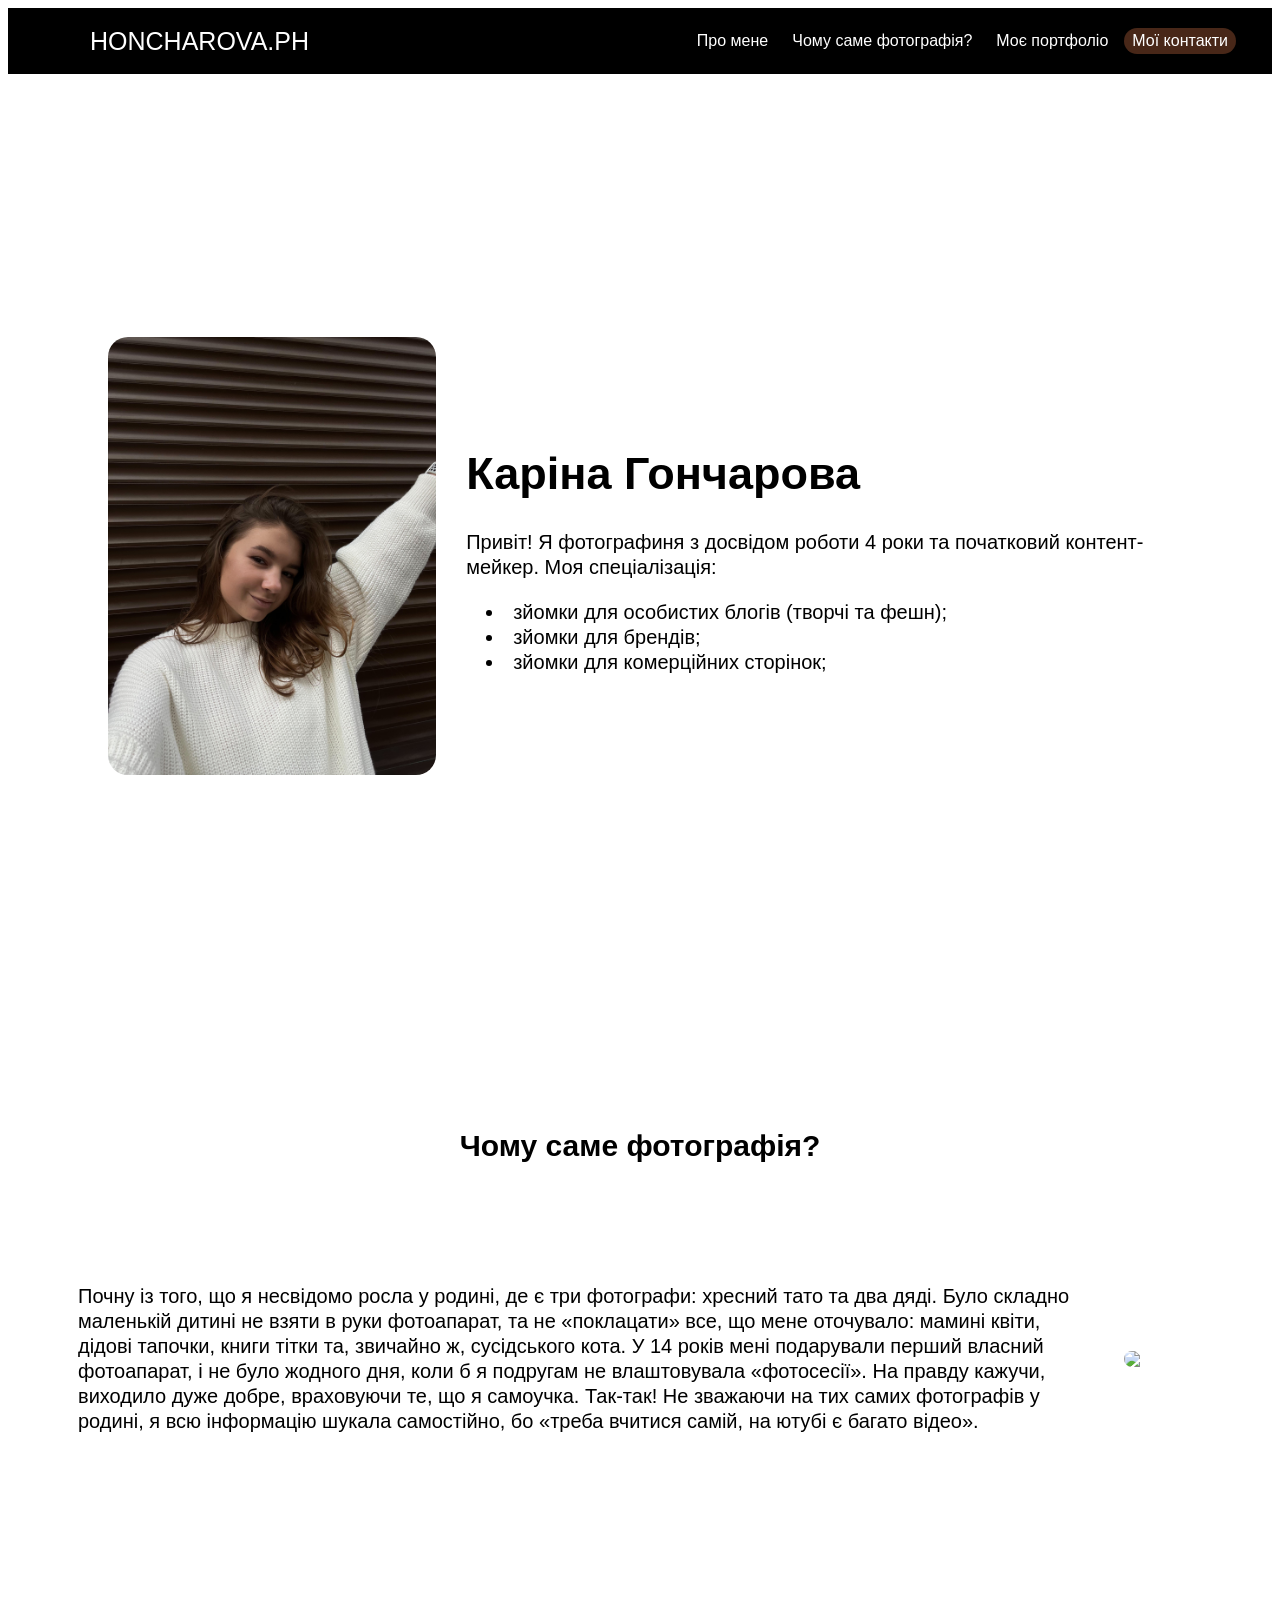
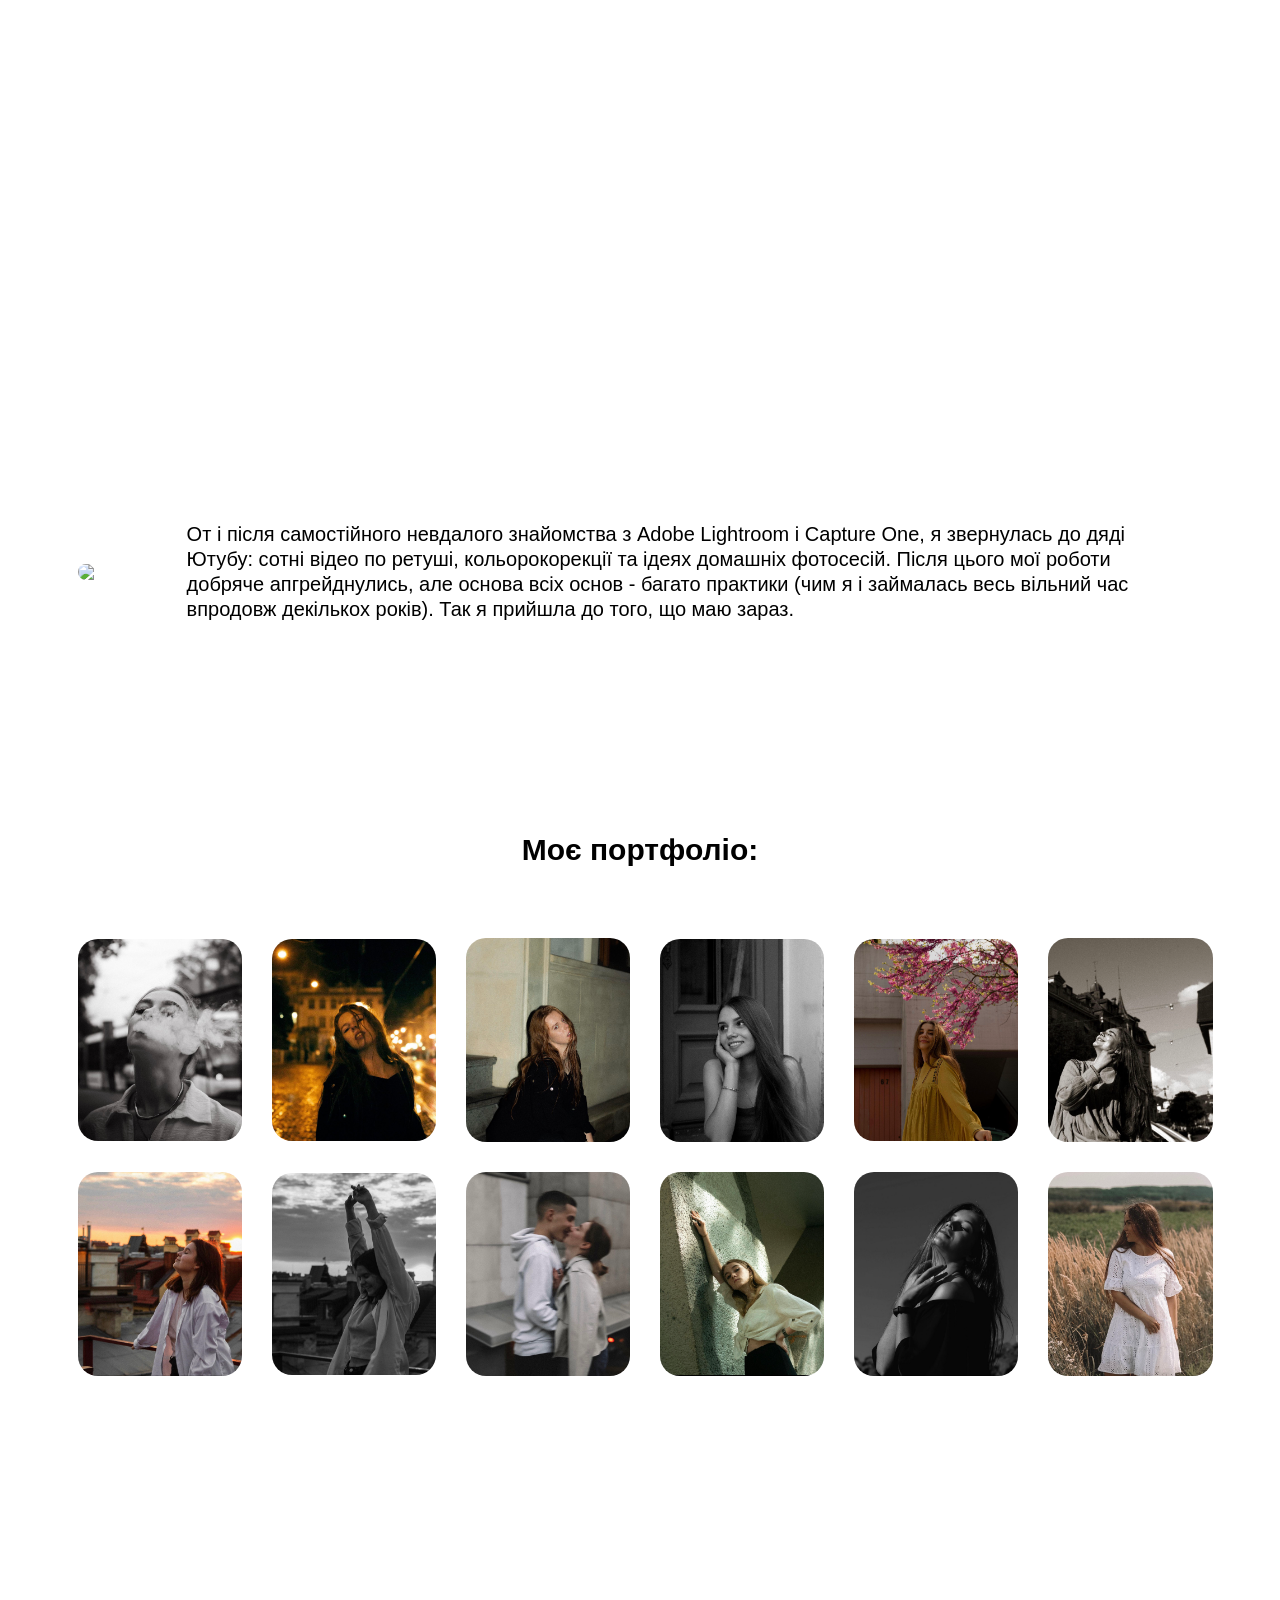
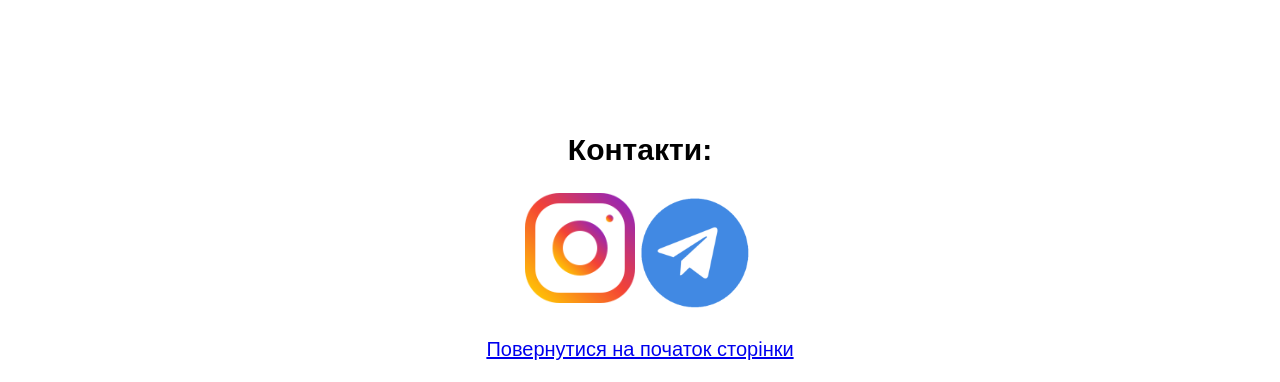
==== index.html @ 386ce616 "navbar" ====
<!DOCTYPE html>
<html>
  <head>
   
    <title>Website: Honcharova Karina</title>
    <meta name="description" content="Привіт! Я фотографиня з досвідом роботи 4 роки та початковий контент-мейкер.">
    <meta property="og:image" content="https://honcharovaaa.github.io/me2.JPG">
    <link rel="stylesheet" href="css\style.css" />
  </head>
  <body>
    <div class="header"> 
    <div class="navbar">
      <div class ="logo"> HONCHAROVA.PH </div>
    <ul class="menu">
      <a href="#aboutme">Про мене</a>

        <a href="#history">Чому саме фотографія?</a>


        <a href="#portfolio">Моє портфоліо</a>


        <a href="#contacts" class="active">Мої контакти</a>

    </ul>
    </div>
    </div>
    <div class="aboutme">
      <div class="section" id="aboutme"></div>
      <img src="me2.JPG" width="30%" />

      <div class="block1">
      <h1>Каріна Гончарова</h1>
    <p>
      Привіт! Я фотографиня з досвідом роботи 4 роки та початковий контент-мейкер. Моя спеціалізація:
      <li>зйомки для особистих блогів (творчі та фешн);</li>
      <li>зйомки для брендів;</li>
      <li>зйомки для комерційних сторінок;</li>
    </p>
  </div></div>
  <div class="section" id="history">
    <h2> Чому саме фотографія?</h2>
    <div class="why">

    <p>
      Почну із того, що я несвідомо росла у родині, де є три фотографи: хресний тато та два дяді. Було складно маленькій дитині не взяти в руки фотоапарат, та не «поклацати» все, що мене оточувало: мамині квіти, дідові тапочки, книги тітки та, звичайно ж, сусідського кота. У 14 років мені подарували перший власний фотоапарат, і не було жодного дня, коли б я подругам не влаштовувала «фотосесії». На правду кажучи, виходило дуже добре, враховуючи те, що я самоучка. Так-так! Не зважаючи на тих самих фотографів у родині, я всю інформацію шукала самостійно, бо «треба вчитися самій, на ютубі є багато відео».
    </p>
    <img src="me.jpg" width="25%" />
   </div>
  </div>
    <div class="why">
      <img src="me3.jpg" width="25%" />
      <p>
      От і після самостійного невдалого знайомства з Adobe Lightroom і Capture One, я звернулась до дяді Ютубу: сотні відео по ретуші, кольорокорекції та ідеях домашніх фотосесій. Після цього мої роботи добряче апгрейднулись, але основа всіх основ - багато практики (чим я і займалась весь вільний час впродовж декількох років). Так я прийшла до того, що маю зараз.
    </p>
    
  </div>
  <div class="section" id="portfolio">
    <h2> Моє портфоліо:</h2>
    <div class="portfolio">
    <img src="1.jpg" width="15%" />
    <img src="2.jpg" width="15%" />
    <img src="3.jpg" width="15%" />
    <img src="4.jpg" width="15%" />
    <img src="5.jpg" width="15%" />
    <img src="6.jpg" width="15%" /> 
  </div>
  <div class="portfolio2">
    <img src="7.jpg" width="15%" />
    <img src="8.jpg" width="15%" />
    <img src="9.jpg" width="15%" />
    <img src="10.jpg" width="15%" />
    <img src="11.jpg" width="15%" />
    <img src="12.jpg" width="15%" />
  </div>
  </div>

    <div class="content">
      <h2 id="contacts"> Контакти:</h2>
<div class="icons">
    <a href ="https://www.instagram.com/honcharova.ph/" target="_blank"> 
    <img src ="instagram.png" width="110" height="110"/>
    </a>
    <a href ="https://t.me/honcharovaa" target="_blank"> 
    <img src="telegram.png" width="120" height="120"/>
    </a>
  </div></div>

    <p class="extra-p"><a href="#top">Повернутися на початок сторінки</a></p>
  </body>
</html>
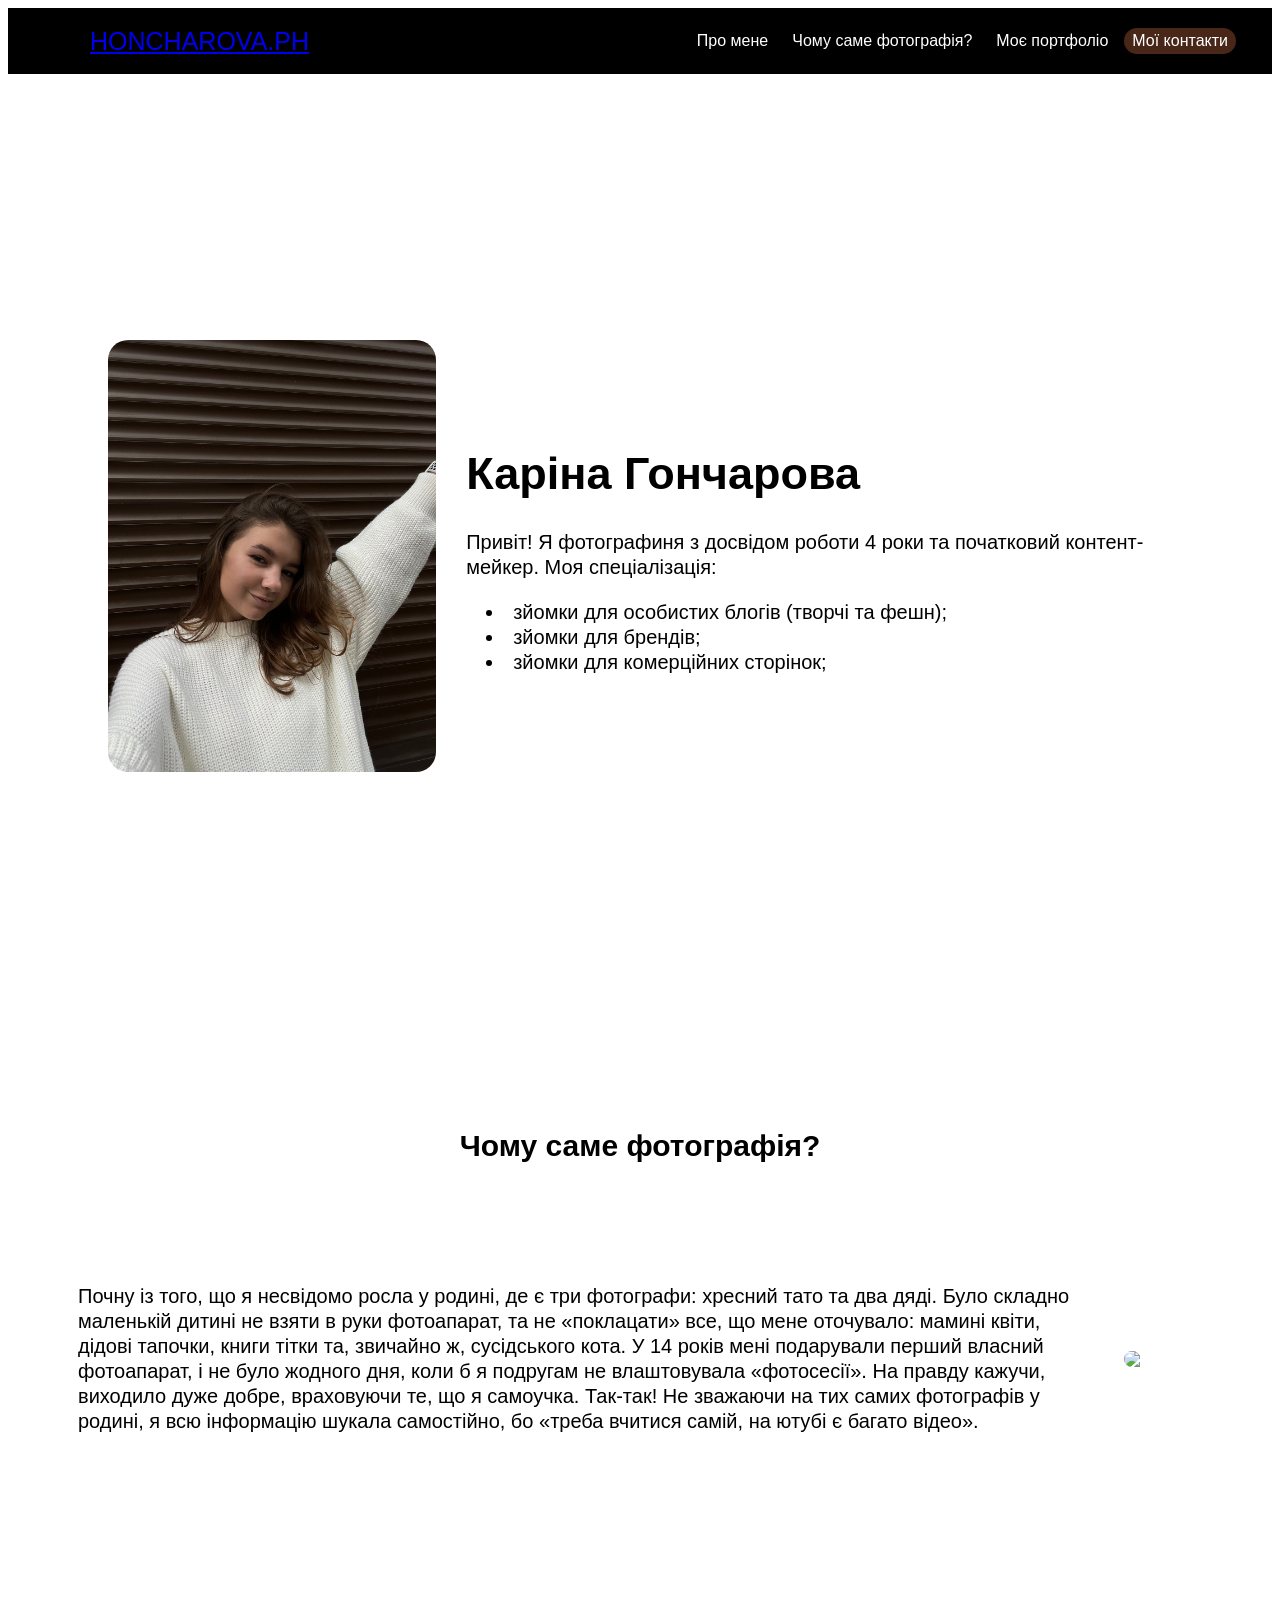
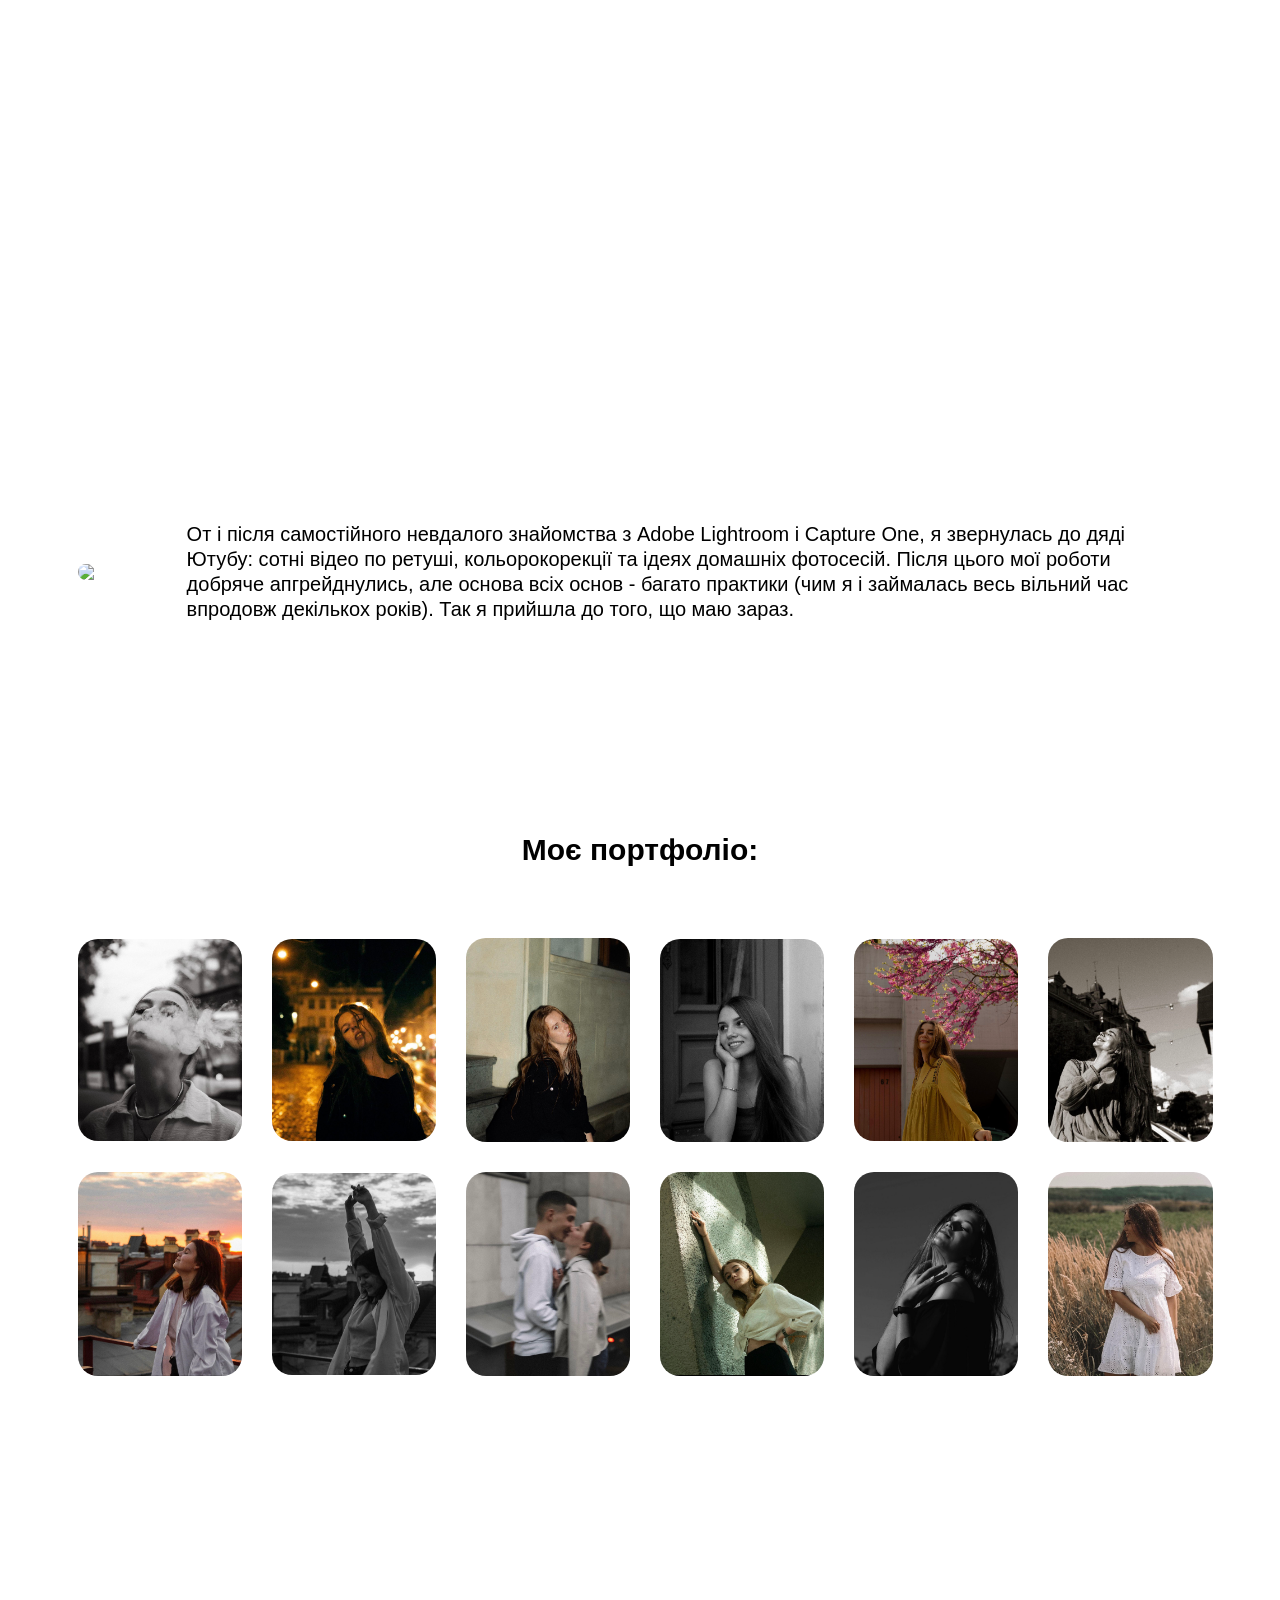
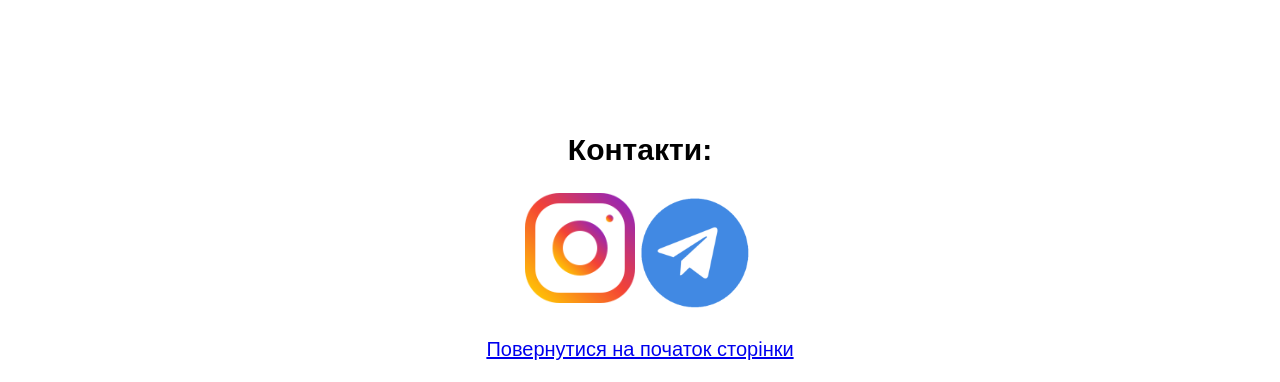
==== commit 4b34a19c: "new font styles" ====
--- a/index.html
+++ b/index.html
@@ -10,7 +10,7 @@
   <body>
     <div class="header"> 
     <div class="navbar">
-      <div class ="logo"> HONCHAROVA.PH </div>
+      <div class ="logo" class="extra-p"><a href="#top"> HONCHAROVA.PH </div>
     <ul class="menu">
       <a href="#aboutme">Про мене</a>
 
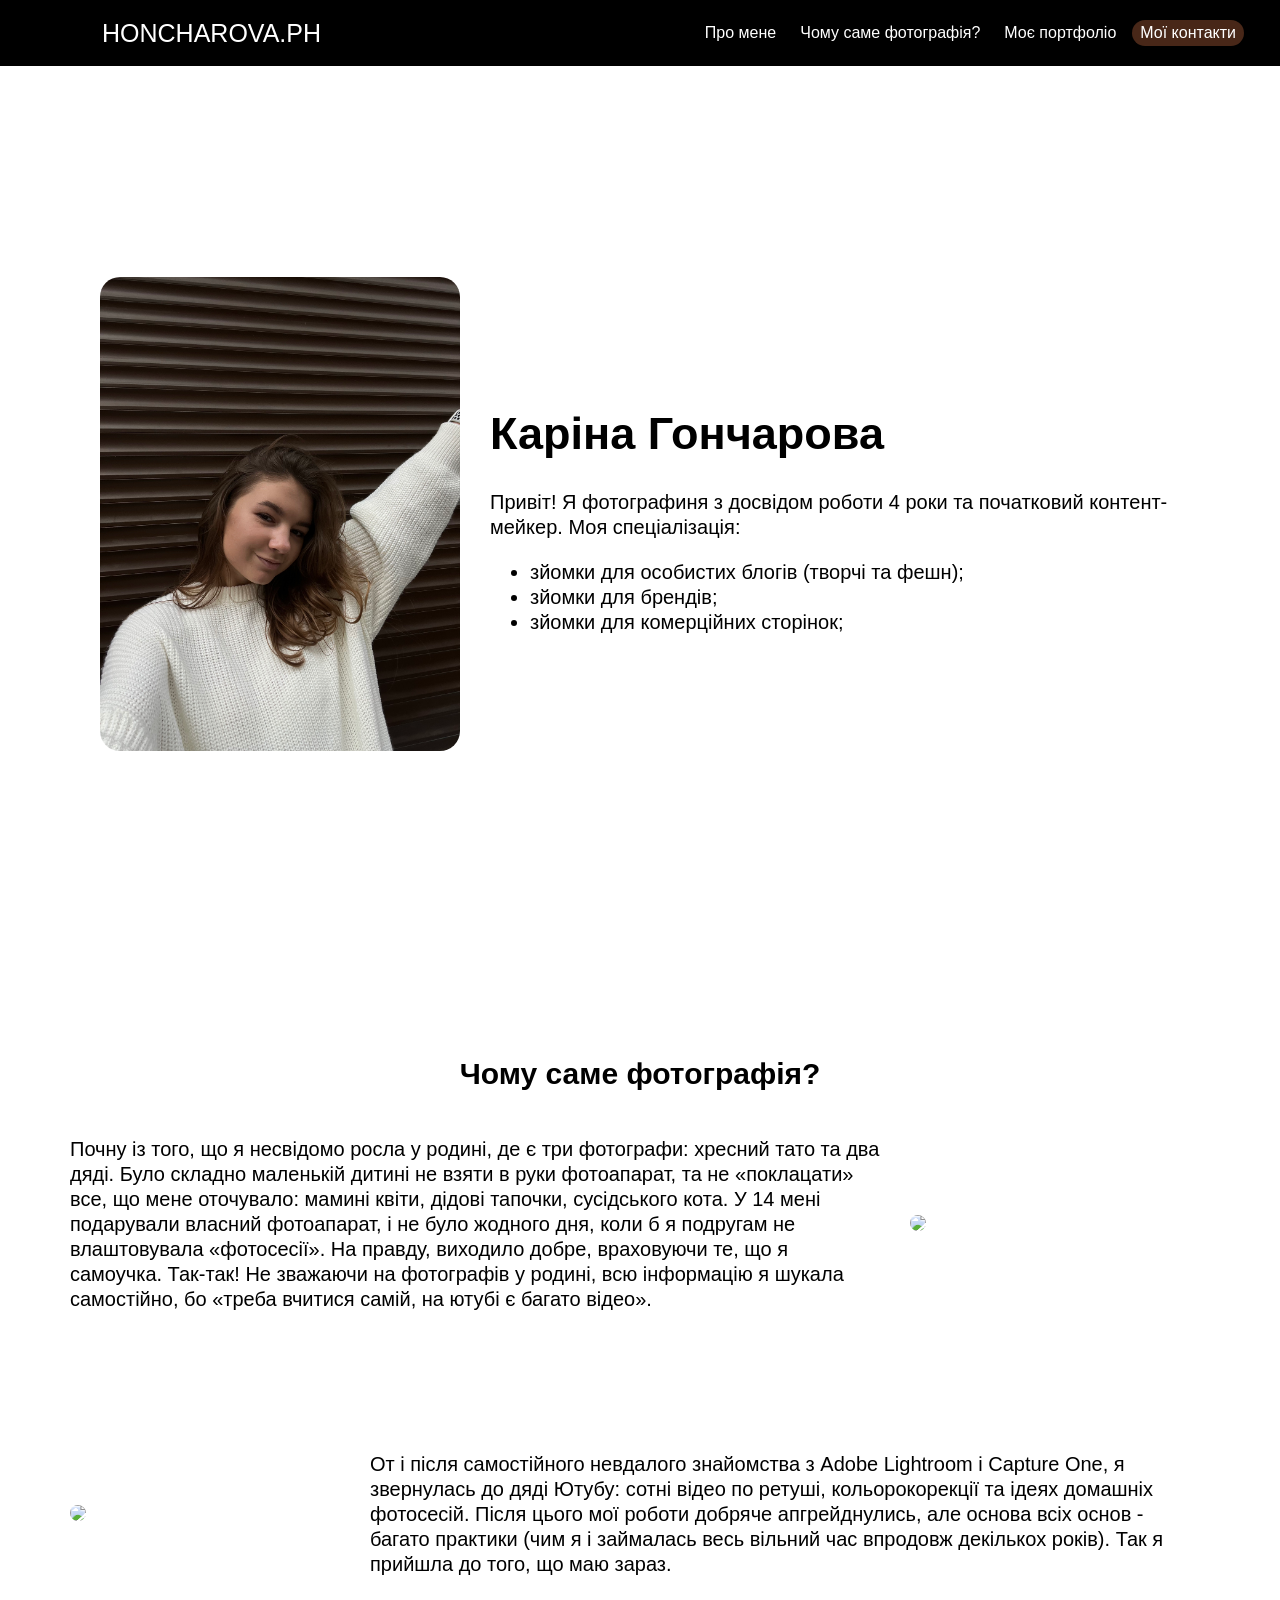
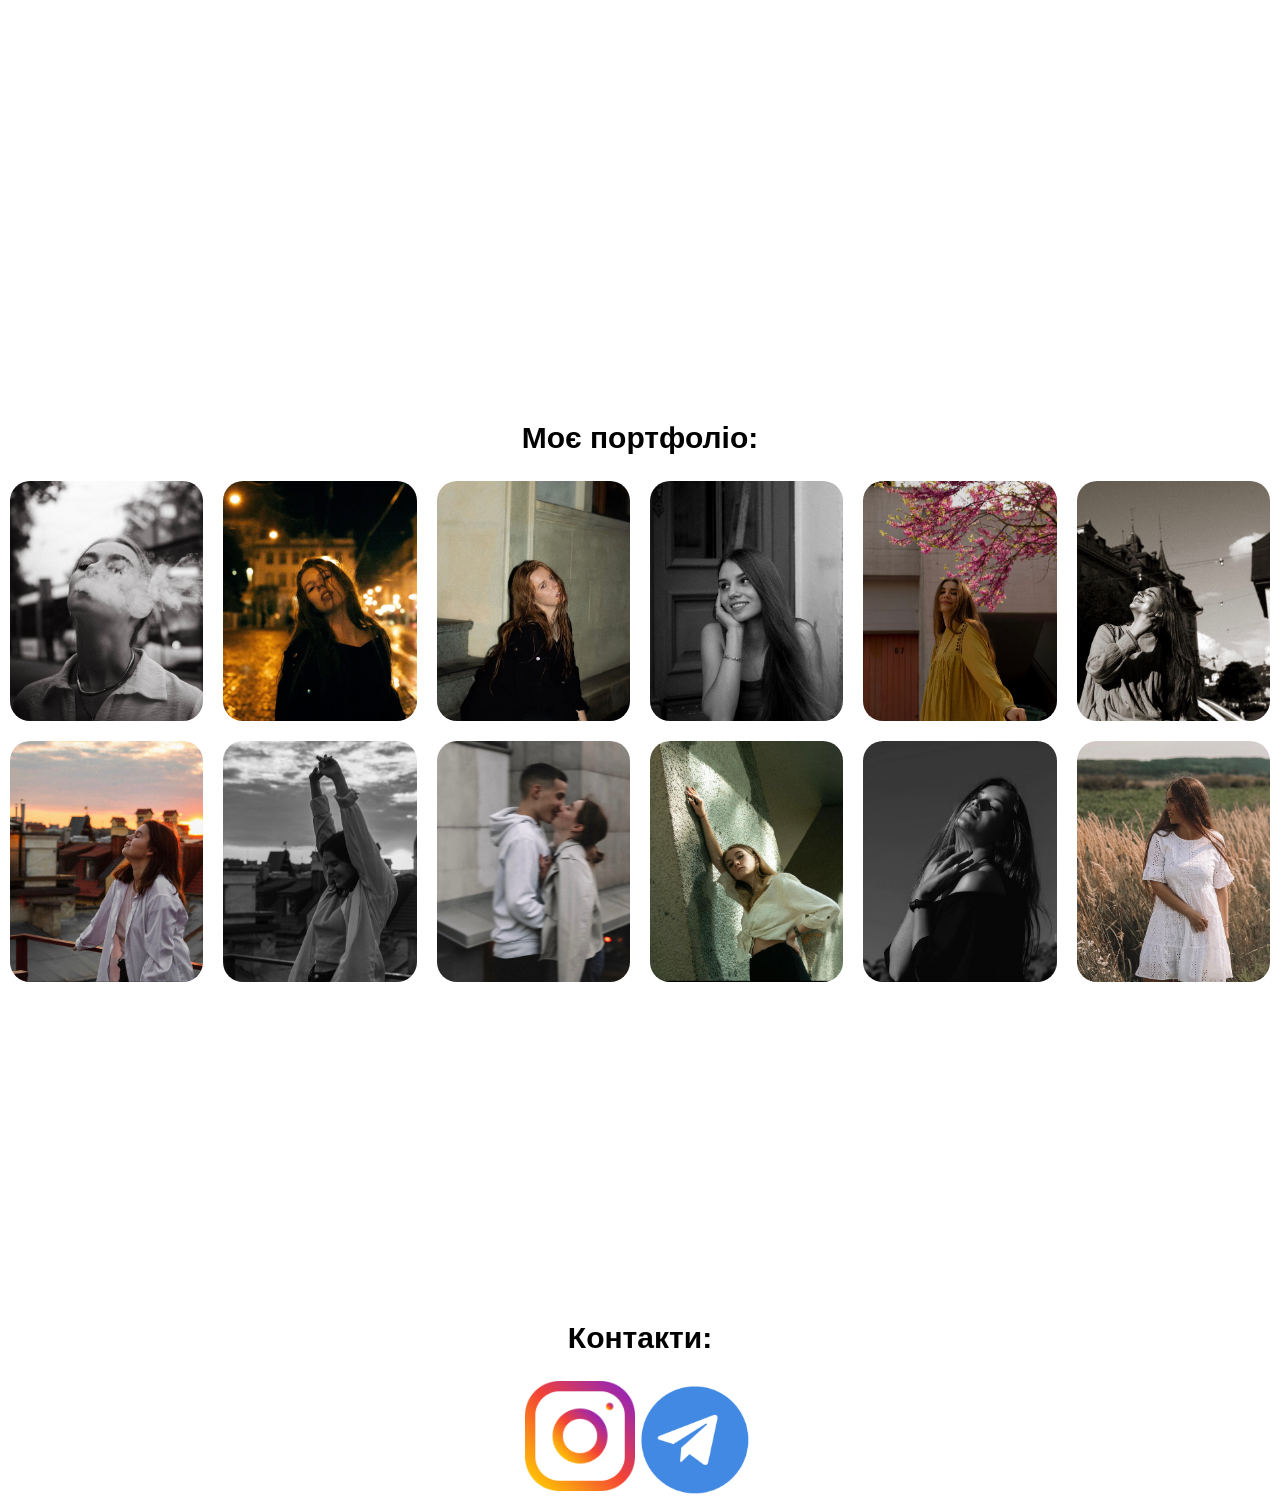
==== commit b165c005: "added 2 adapted screens" ====
--- a/index.html
+++ b/index.html
@@ -6,13 +6,14 @@
     <meta name="description" content="Привіт! Я фотографиня з досвідом роботи 4 роки та початковий контент-мейкер.">
     <meta property="og:image" content="https://honcharovaaa.github.io/me2.JPG">
     <link rel="stylesheet" href="css\style.css" />
+    <link rel="stylesheet" href="css//mobile.css" />
   </head>
   <body>
     <div class="header"> 
     <div class="navbar">
       <div class ="logo" class="extra-p"><a href="#top"> HONCHAROVA.PH </div>
     <ul class="menu">
-      <a href="#aboutme">Про мене</a>
+      <a href="#top">Про мене</a>
 
         <a href="#history">Чому саме фотографія?</a>
 
@@ -26,16 +27,18 @@
     </div>
     </div>
     <div class="aboutme">
-      <div class="section" id="aboutme"></div>
-      <img src="me2.JPG" width="30%" />
+      <div class="section first" id="aboutme"></div>
+      <div class="imgaboutme"><img src="me2.JPG" /></div>
 
       <div class="block1">
       <h1>Каріна Гончарова</h1>
     <p>
       Привіт! Я фотографиня з досвідом роботи 4 роки та початковий контент-мейкер. Моя спеціалізація:
+      <ul>
       <li>зйомки для особистих блогів (творчі та фешн);</li>
       <li>зйомки для брендів;</li>
       <li>зйомки для комерційних сторінок;</li>
+    </ul>
     </p>
   </div></div>
   <div class="section" id="history">
@@ -43,37 +46,34 @@
     <div class="why">
 
     <p>
-      Почну із того, що я несвідомо росла у родині, де є три фотографи: хресний тато та два дяді. Було складно маленькій дитині не взяти в руки фотоапарат, та не «поклацати» все, що мене оточувало: мамині квіти, дідові тапочки, книги тітки та, звичайно ж, сусідського кота. У 14 років мені подарували перший власний фотоапарат, і не було жодного дня, коли б я подругам не влаштовувала «фотосесії». На правду кажучи, виходило дуже добре, враховуючи те, що я самоучка. Так-так! Не зважаючи на тих самих фотографів у родині, я всю інформацію шукала самостійно, бо «треба вчитися самій, на ютубі є багато відео».
+      Почну із того, що я несвідомо росла у родині, де є три фотографи: хресний тато та два дяді. Було складно маленькій дитині не взяти в руки фотоапарат, та не «поклацати» все, що мене оточувало: мамині квіти, дідові тапочки, сусідського кота. У 14 мені подарували власний фотоапарат, і не було жодного дня, коли б я подругам не влаштовувала «фотосесії». На правду, виходило добре, враховуючи те, що я самоучка. Так-так! Не зважаючи на фотографів у родині, всю інформацію я шукала самостійно, бо «треба вчитися самій, на ютубі є багато відео».
     </p>
-    <img src="me.jpg" width="25%" />
+    <div class="imghistory"><img src="me.jpg" /></div>
    </div>
-  </div>
-    <div class="why">
-      <img src="me3.jpg" width="25%" />
+
+   <div class="why">
+     <div class="imghistory2"> <img src="me3.jpg"/></div>
       <p>
       От і після самостійного невдалого знайомства з Adobe Lightroom і Capture One, я звернулась до дяді Ютубу: сотні відео по ретуші, кольорокорекції та ідеях домашніх фотосесій. Після цього мої роботи добряче апгрейднулись, але основа всіх основ - багато практики (чим я і займалась весь вільний час впродовж декількох років). Так я прийшла до того, що маю зараз.
     </p>
     
-  </div>
-  <div class="section" id="portfolio">
+  </div></div>
+  <div class="sectionportfolio" id="portfolio">
     <h2> Моє портфоліо:</h2>
     <div class="portfolio">
-    <img src="1.jpg" width="15%" />
-    <img src="2.jpg" width="15%" />
-    <img src="3.jpg" width="15%" />
-    <img src="4.jpg" width="15%" />
-    <img src="5.jpg" width="15%" />
-    <img src="6.jpg" width="15%" /> 
-  </div>
-  <div class="portfolio2">
-    <img src="7.jpg" width="15%" />
-    <img src="8.jpg" width="15%" />
-    <img src="9.jpg" width="15%" />
-    <img src="10.jpg" width="15%" />
-    <img src="11.jpg" width="15%" />
-    <img src="12.jpg" width="15%" />
-  </div>
-  </div>
+   <div class="imgportfolio"> <img src="1.jpg"/>
+    <img src="2.jpg"/>
+    <img src="3.jpg"/>
+    <img src="4.jpg"/>
+    <img src="5.jpg"/>
+    <img src="6.jpg"/>
+    <img src="7.jpg"/>
+    <img src="8.jpg"/>
+    <img src="9.jpg"/>
+    <img src="10.jpg"/>
+    <img src="11.jpg"/>
+    <img src="12.jpg"/> </div>
+  </div>  </div>
 
     <div class="content">
       <h2 id="contacts"> Контакти:</h2>
@@ -84,8 +84,7 @@
     <a href ="https://t.me/honcharovaa" target="_blank"> 
     <img src="telegram.png" width="120" height="120"/>
     </a>
-  </div></div>
-
-    <p class="extra-p"><a href="#top">Повернутися на початок сторінки</a></p>
-  </body>
+  </div>
+</div>
+</body>
 </html>
--- a/css/mobile.css
+++ b/css/mobile.css
@@ -0,0 +1,87 @@
+@media screen and (min-width: 992px) and (max-width: 1199px) {
+    .navbar {
+        background-color: rgb(0, 0, 0);
+     }
+     .portfolio{
+        display:block;
+        align-items: center;
+        margin-top: 0px;
+        margin-left: 10px;
+        margin-right: 10px;
+        gap: 20px;
+        margin-bottom: 100px;
+     }
+
+     .logo{
+        margin-left: 20px;
+     }
+     .content{
+        justify-content: center;
+        margin-top: 10px;
+     }
+     .sectionportfolio{
+        min-height: 50vh;
+     }
+
+     .imgaboutme{
+        max-width: 40vh;
+        }
+        
+}
+@media screen and (min-width: 768px) and (max-width: 991px) {
+    .navbar {
+        background-color: rgb(0, 0, 0);
+     }
+     .aboutme{
+        align-items: center;
+        display:flex;
+     }
+
+     .imgaboutme{
+        min-width: 40vh;
+        max-width: 40vh;
+        }
+
+     .content{
+        justify-content: center;
+        margin-top: 10px;
+     }
+        .logo{
+            margin-left: 5px;
+         }
+         .imgportfolio{
+            display: grid;
+            grid-template-columns: 1fr 1fr 1fr 1fr;
+            grid-gap: 20px;
+            align-items: stretch;
+            justify-items: center;
+          }
+         .portfolio{
+            display:block;
+            align-items: center;
+            margin-top: 0px;
+            margin-left: 10px;
+            margin-right: 10px;
+            margin-bottom: 100px;
+            gap: 20px;
+         }
+         .sectionportfolio{
+            min-height: 50vh;
+         }
+
+}
+
+@media screen and (min-width: 576px) and (max-width: 767px) {
+    .navbar {
+        background-color: rgb(12, 150, 28);
+     }
+     .imgaboutme{
+        min-width: 60vh;
+        max-width: 60vh;
+        align-items: center;
+        }
+        .aboutme{
+            align-items: center;
+            display:block;
+         }
+}
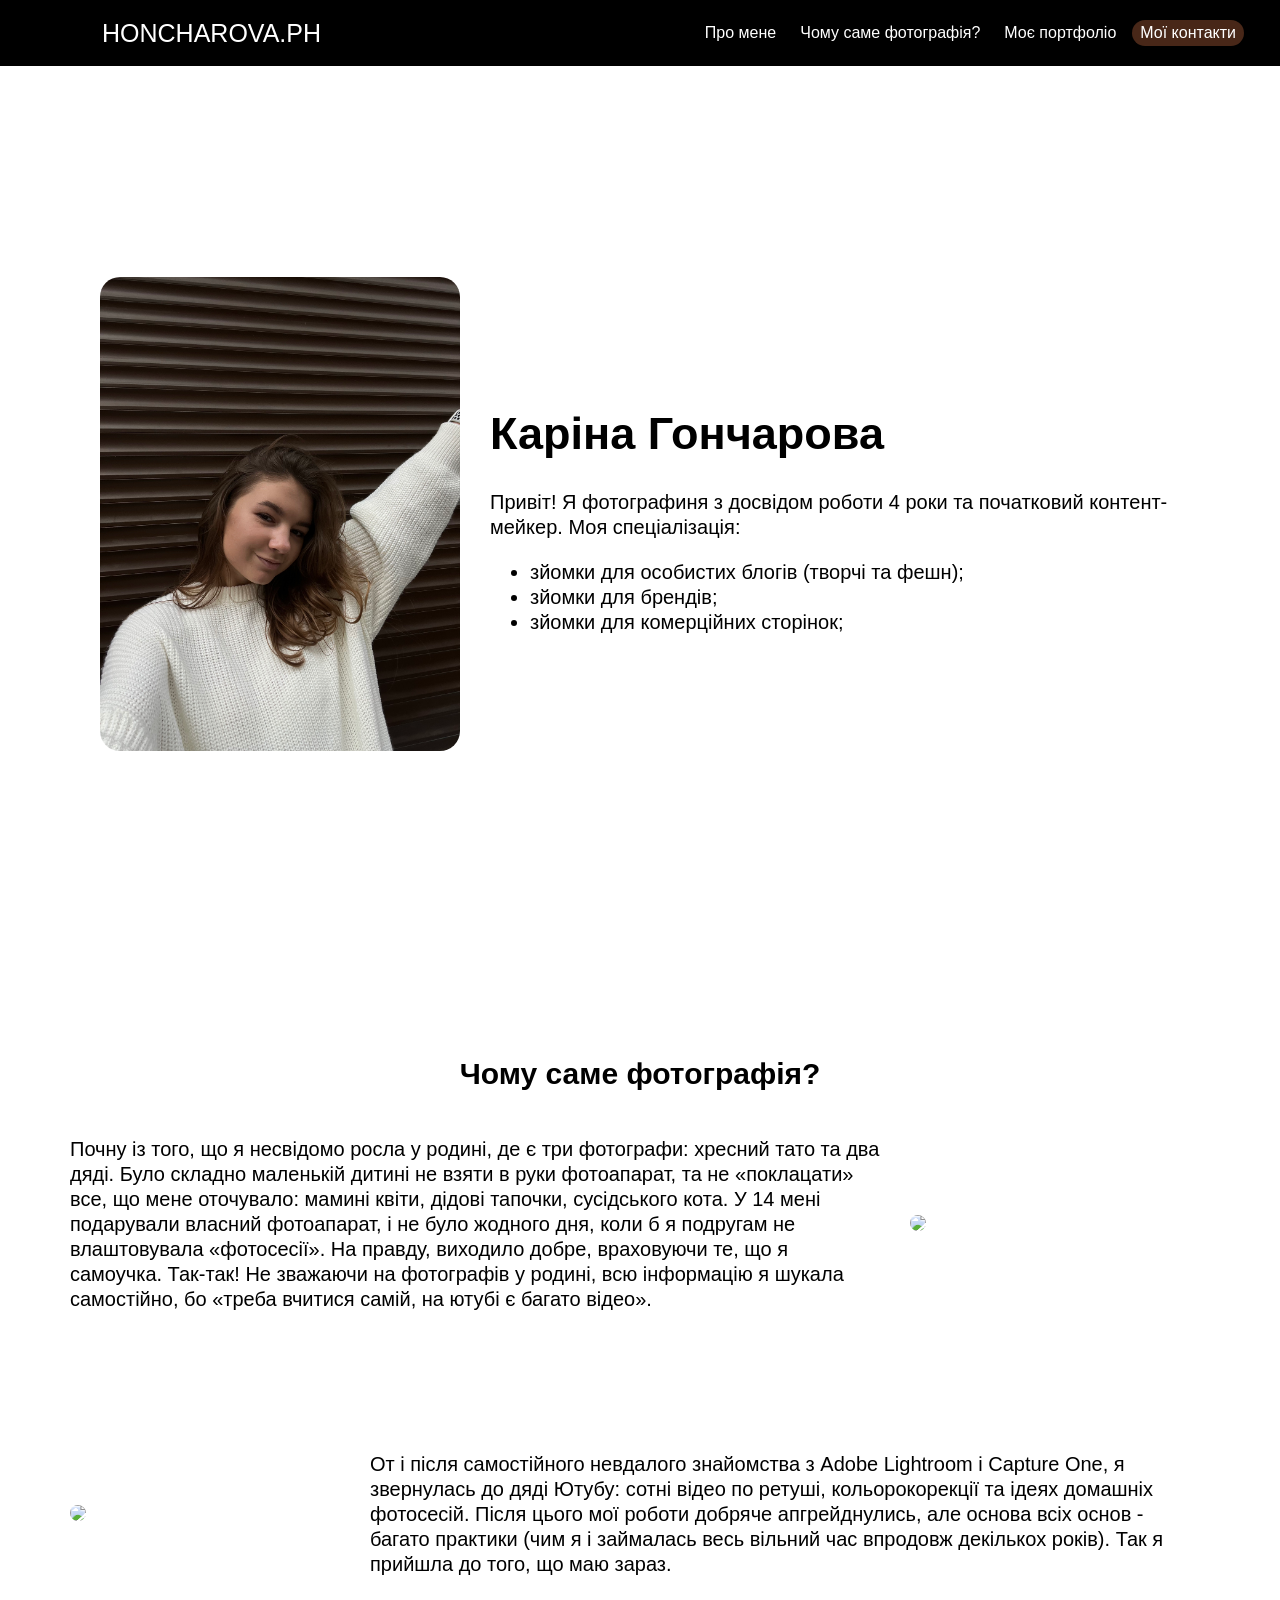
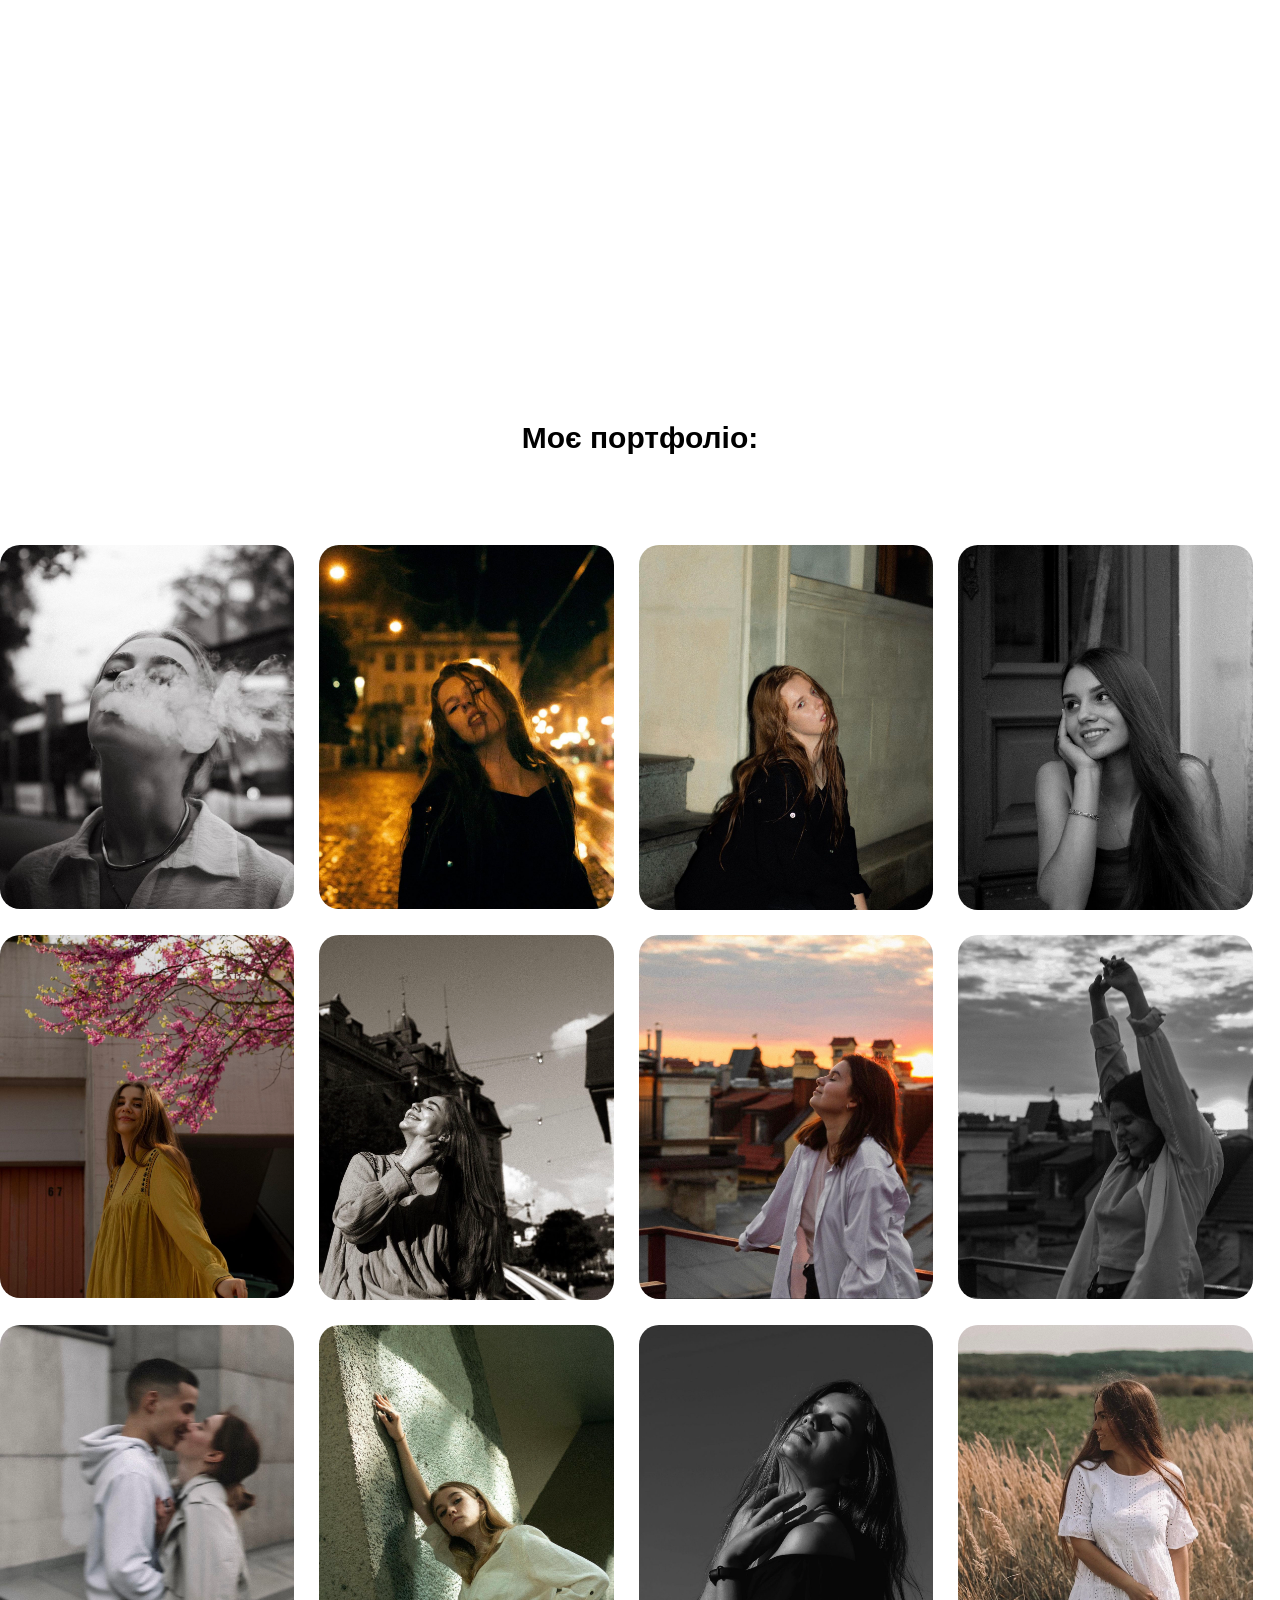
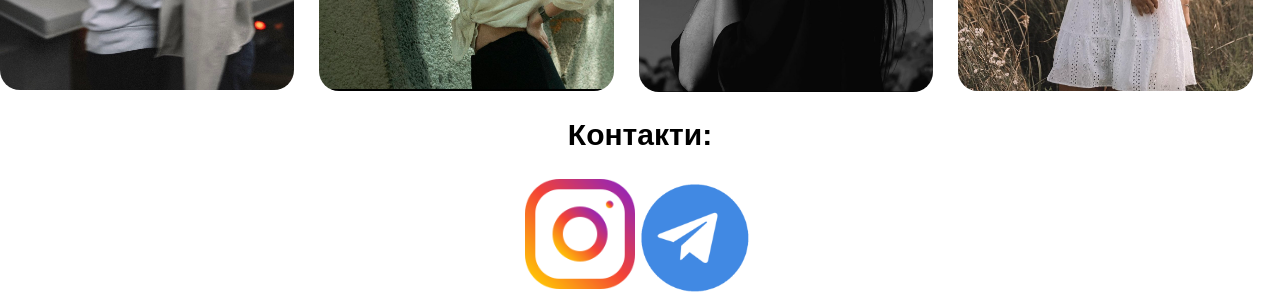
==== commit 3bd834ad: "added gallery" ====
--- a/index.html
+++ b/index.html
@@ -5,6 +5,7 @@
     <title>Website: Honcharova Karina</title>
     <meta name="description" content="Привіт! Я фотографиня з досвідом роботи 4 роки та початковий контент-мейкер.">
     <meta property="og:image" content="https://honcharovaaa.github.io/me2.JPG">
+    <link rel="stylesheet" href="https://cdnjs.cloudflare.com/ajax/libs/lightgallery/2.7.0/css/lightgallery.min.css" />
     <link rel="stylesheet" href="css\style.css" />
     <link rel="stylesheet" href="css//mobile.css" />
   </head>
@@ -60,20 +61,73 @@
   </div></div>
   <div class="sectionportfolio" id="portfolio">
     <h2> Моє портфоліо:</h2>
-    <div class="portfolio">
-   <div class="imgportfolio"> <img src="1.jpg"/>
-    <img src="2.jpg"/>
-    <img src="3.jpg"/>
-    <img src="4.jpg"/>
-    <img src="5.jpg"/>
-    <img src="6.jpg"/>
-    <img src="7.jpg"/>
-    <img src="8.jpg"/>
-    <img src="9.jpg"/>
-    <img src="10.jpg"/>
-    <img src="11.jpg"/>
-    <img src="12.jpg"/> </div>
-  </div>  </div>
+    <div class="section third "  id="portfolio" > 
+      <div class="gallery" id="lightgallery" > 
+    
+        <div class="gallery-item">
+          <a href="img/1.jpg" target="_blank">
+          <img src="img/1.jpg" /></a>
+        </div>
+      
+        <div class="gallery-item">
+          <a href="img/2.jpg" target="_blank">
+          <img src="img/2.jpg" /></a>
+        </div>
+    
+        <div class="gallery-item">
+          <a href="img/3.jpg" target="_blank">
+          <img src="img/3.jpg" /></a>
+        </div>
+    
+        <div class="gallery-item">
+          <a href="img/4.jpg" target="_blank">
+          <img src="img/4.jpg" /></a>
+        </div>
+    
+        <div class="gallery-item">
+          <a href="img/5.jpg" target="_blank">
+          <img src="img/5.jpg" /></a>
+        </div>
+    
+    
+        <div class="gallery-item">
+          <a href="img/6.jpg" target="_blank">
+          <img src="img/6.jpg" /></a>
+        </div>
+        <div class="gallery-item">
+          <a href="img/7.jpg" target="_blank">
+          <img src="img/7.jpg" /></a>
+        </div>
+      
+        <div class="gallery-item">
+          <a href="img/8.jpg" target="_blank">
+          <img src="img/8.jpg" /></a>
+        </div>
+    
+        <div class="gallery-item">
+          <a href="img/9.jpg" target="_blank">
+          <img src="img/9.jpg" /></a>
+        </div>
+    
+        <div class="gallery-item">
+          <a href="img/10.jpg" target="_blank">
+          <img src="img/10.jpg" /></a>
+        </div>
+    
+        <div class="gallery-item">
+          <a href="img/11.jpg" target="_blank">
+          <img src="img/11.jpg" /></a>
+        </div>
+    
+    
+        <div class="gallery-item">
+          <a href="img/12.jpg" target="_blank">
+          <img src="img/12.jpg" /></a>
+        </div>
+    
+        </div>
+      </div>
+    </div>
 
     <div class="content">
       <h2 id="contacts"> Контакти:</h2>
@@ -86,5 +140,15 @@
     </a>
   </div>
 </div>
+
+<script src="https://cdnjs.cloudflare.com/ajax/libs/lightgallery/2.7.0/lightgallery.min.js"></script>
+
+<script type="text/javascript">
+  lightGallery(document.getElementById("lightgallery"),
+  {
+    selector: ".gallery-item a"
+  }
+  );
+</script>
 </body>
 </html>
--- a/css/mobile.css
+++ b/css/mobile.css
@@ -76,12 +76,133 @@
         background-color: rgb(12, 150, 28);
      }
      .imgaboutme{
-        min-width: 60vh;
-        max-width: 60vh;
-        align-items: center;
-        }
-        .aboutme{
-            align-items: center;
-            display:block;
-         }
+        min-width: 40vh;
+        max-width: 80vh;
+        align-items: center;
+        display: flex;
+        margin-left: 30px;
+        }
+     .aboutme{
+        display:grid;
+        min-height: 1vh;
+        align-items: center;
+        }
+     .block1{
+        align-items: center;
+        justify-content:center;
+        margin-left: 30px;
+     }
+
+     .logo{
+            margin-left: 5px;
+         }
+     .imghistory{
+        min-width: 50vh;
+        max-width: 80vh;
+        display:flex;
+        align-items: center;
+     }
+     .imghistory2{
+        min-width: 50vh;
+        max-width: 80vh;
+        display: flex;
+     }
+     .why{
+        display: grid;
+        gap: 10px;
+        margin-bottom: 30px;
+     }
+     .section{
+        min-height: 1vh;
+        padding-top: 64px;
+        align-items: center;
+        margin-left: 30px;
+     }
+     .imgportfolio{
+      display: grid;
+      grid-template-columns: 1fr 1fr;
+      grid-gap: 20px;
+      align-items: stretch;
+      justify-items: center;
+    }
+    .portfolio{
+      display:block;
+      align-items: center;
+      margin-top: 0px;
+      margin-left: 10px;
+      margin-right: 10px;
+      margin-bottom: 100px;
+      gap: 20px;
+   }
+   .sectionportfolio{
+      min-height: 50vh;
+   }
+}
+@media screen and (max-width: 575px){
+   .navbar {
+      background-color: rgb(0, 47, 255);
+   }
+.imgaboutme{
+   min-width: 20vh;
+   max-width: 50vh;
+   align-items: center;
+   display: flex;
+   margin-left: 30px;
+   }
+   .aboutme{
+      display:grid;
+      min-height: 1vh;
+      align-items: center;
+
+      }
+   .block1{
+      align-items: center;
+      justify-content:center;
+      margin-left: 30px;
+   }
+
+   .logo{
+          margin-left: 1px;
+       }
+       .imghistory{
+         min-width: 40vh;
+         max-width: 70vh;
+         display:flex;
+         align-items: center;
+      }
+      .imghistory2{
+         min-width: 40vh;
+         max-width: 70vh;
+         display: flex;
+      }
+      .why{
+         display: grid;
+         gap: 10px;
+         margin-bottom: 20px;
+      }
+      .section{
+         min-height: 1vh;
+         padding-top: 64px;
+         align-items: center;
+         margin-left: 10px;
+      }
+      .imgportfolio{
+       display: grid;
+       grid-template-columns: 1fr 1fr;
+       grid-gap: 20px;
+       align-items: stretch;
+       justify-items: center;
+     }
+     .portfolio{
+       display:block;
+       align-items: center;
+       margin-top: 0px;
+       margin-left: 10px;
+       margin-right: 10px;
+       margin-bottom: 100px;
+       gap: 20px;
+    }
+    .sectionportfolio{
+       min-height: 50vh;
+    }
 }
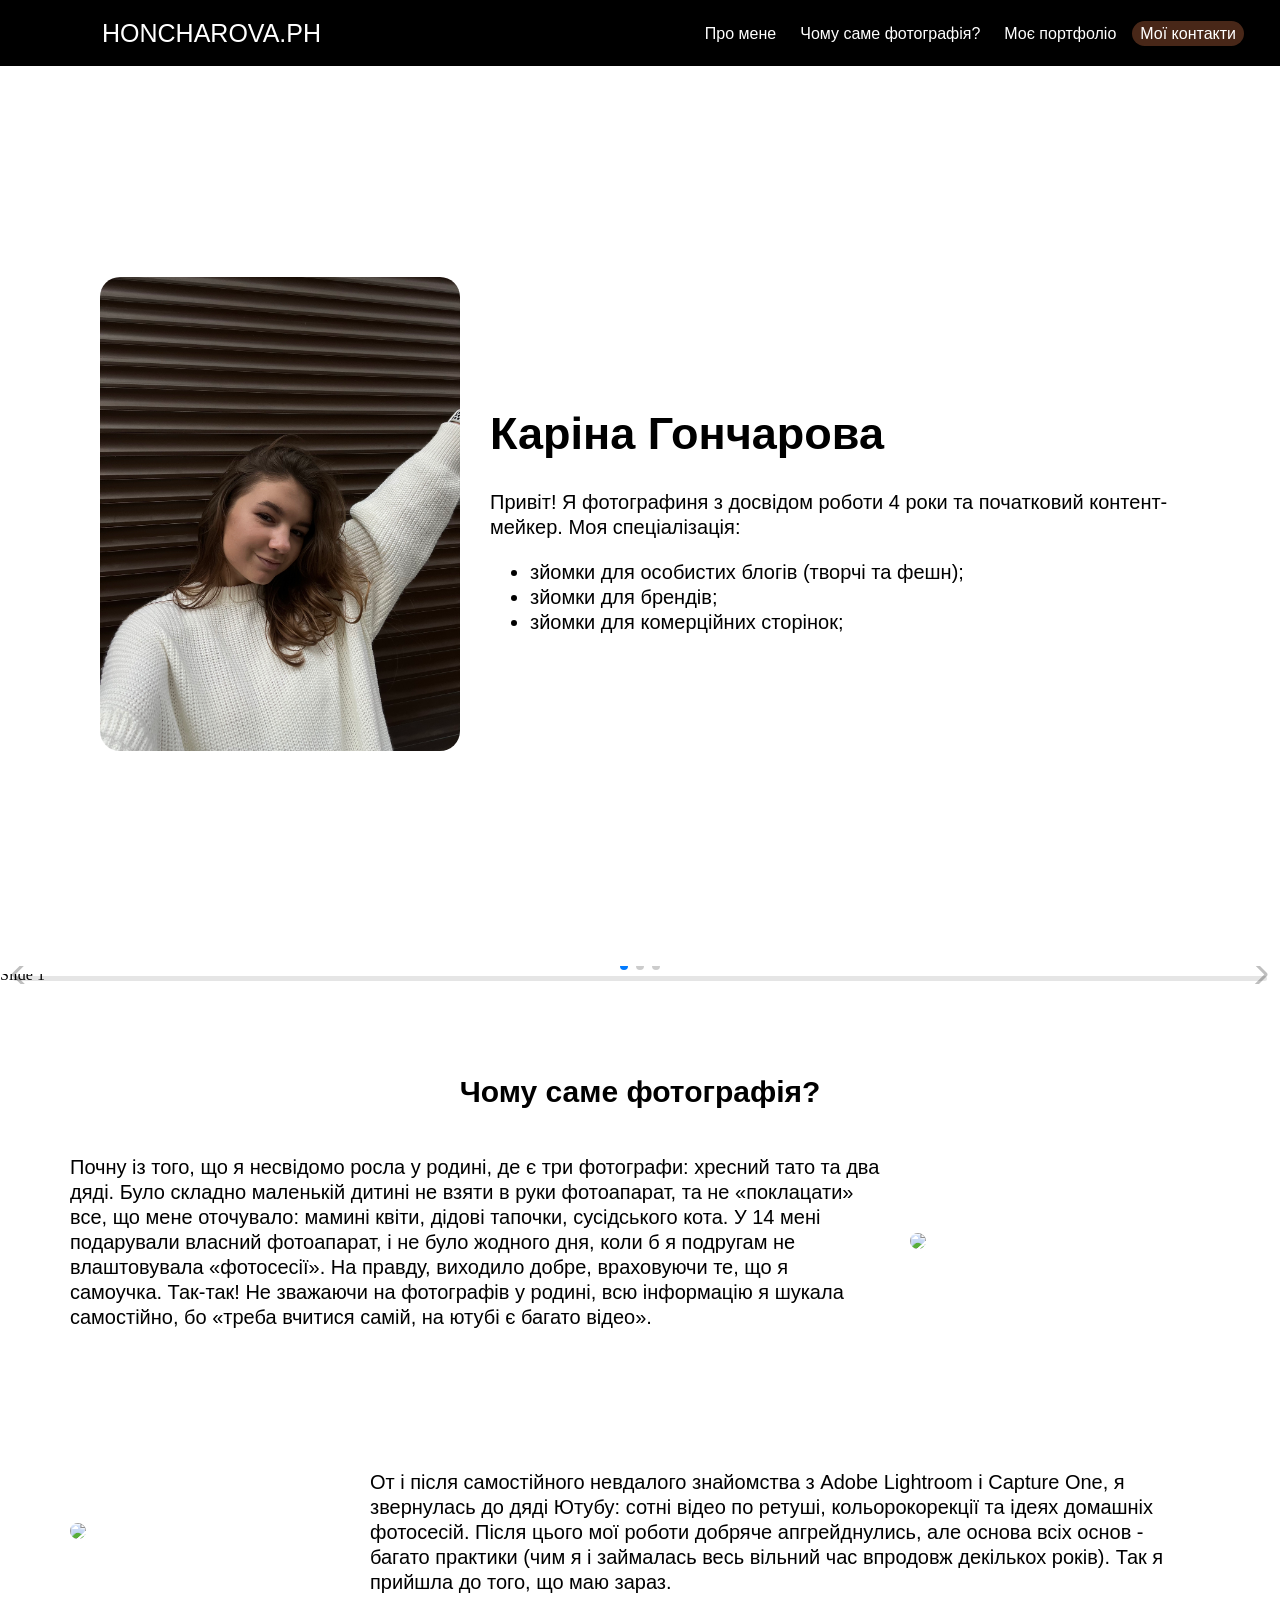
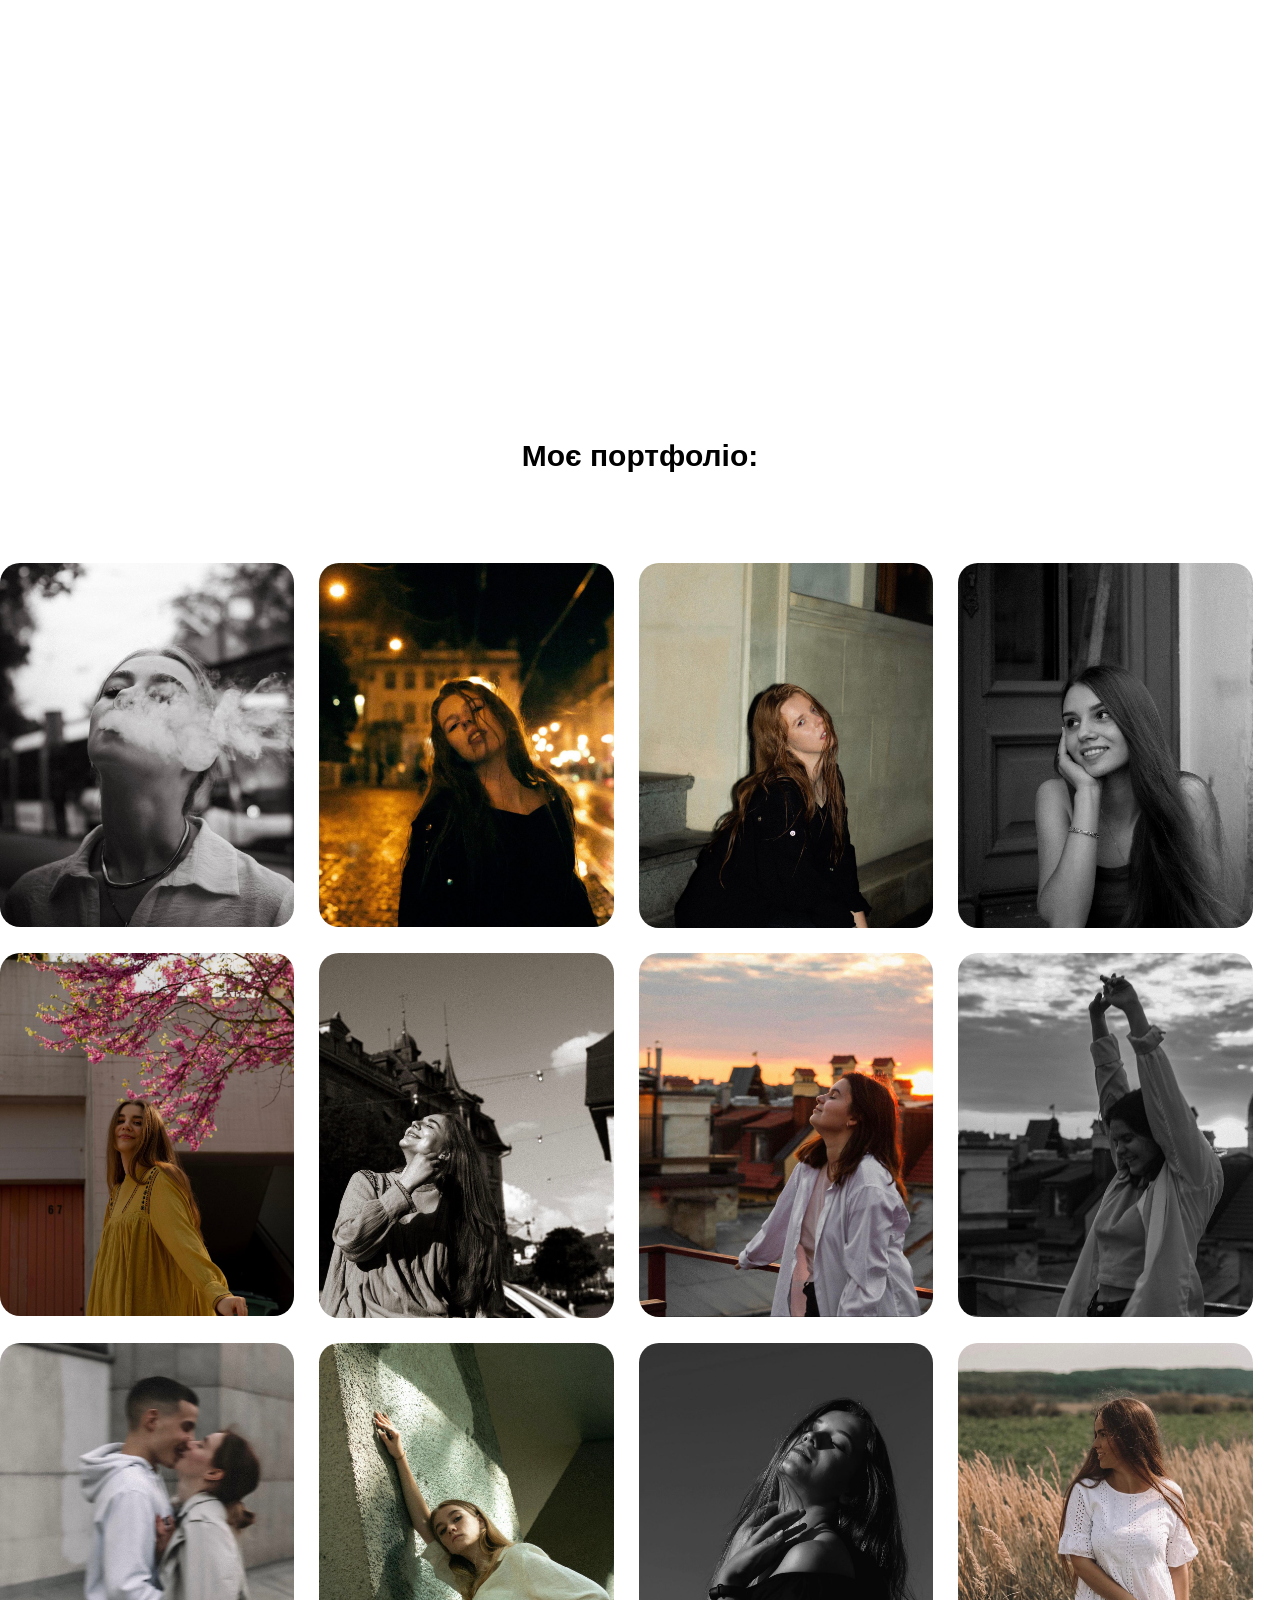
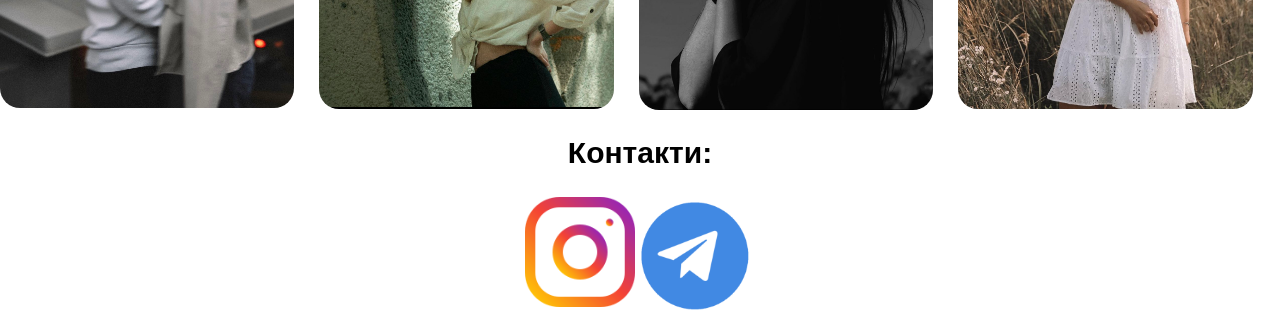
==== commit 826dd063: "swiper" ====
--- a/index.html
+++ b/index.html
@@ -6,24 +6,24 @@
     <meta name="description" content="Привіт! Я фотографиня з досвідом роботи 4 роки та початковий контент-мейкер.">
     <meta property="og:image" content="https://honcharovaaa.github.io/me2.JPG">
     <link rel="stylesheet" href="https://cdnjs.cloudflare.com/ajax/libs/lightgallery/2.7.0/css/lightgallery.min.css" />
-    <link rel="stylesheet" href="css\style.css" />
-    <link rel="stylesheet" href="css//mobile.css" />
-  </head>
+
+    <link
+  rel="stylesheet" href="https://cdn.jsdelivr.net/npm/swiper@8/swiper-bundle.min.css"/>
+
+  <link rel="stylesheet" href="css/style.css" />
+  <link rel="stylesheet" href="css/mobile.css" />
+
+
+</head>
   <body>
     <div class="header"> 
     <div class="navbar">
       <div class ="logo" class="extra-p"><a href="#top"> HONCHAROVA.PH </div>
     <ul class="menu">
-      <a href="#top">Про мене</a>
-
-        <a href="#history">Чому саме фотографія?</a>
-
-
-        <a href="#portfolio">Моє портфоліо</a>
-
-
-        <a href="#contacts" class="active">Мої контакти</a>
-
+ <li><a href="#top">Про мене</a></li>
+<li><a href="#history">Чому саме фотографія?</a></li>
+<li><a href="#portfolio">Моє портфоліо</a></li>
+      <li><a href="#contacts" class="active">Мої контакти</a></li>
     </ul>
     </div>
     </div>
@@ -42,6 +42,24 @@
     </ul>
     </p>
   </div></div>
+  <div class="swiper">
+    <!-- Additional required wrapper -->
+    <div class="swiper-wrapper">
+      <!-- Slides -->
+      <div class="swiper-slide">Slide 1</div>
+      <div class="swiper-slide">Slide 2</div>
+      <div class="swiper-slide">Slide 3</div>
+    </div>
+    <!-- If we need pagination -->
+    <div class="swiper-pagination"></div>
+  
+    <!-- If we need navigation buttons -->
+    <div class="swiper-button-prev"></div>
+    <div class="swiper-button-next"></div>
+  
+    <!-- If we need scrollbar -->
+    <div class="swiper-scrollbar"></div>
+  </div>
   <div class="section" id="history">
     <h2> Чому саме фотографія?</h2>
     <div class="why">
@@ -150,5 +168,33 @@
   }
   );
 </script>
+<script src="https://cdn.jsdelivr.net/npm/menuspy@latest/dist/menuspy.min.js"></script>
+<script>
+    var elm = document.querySelector('.navbar .menu');
+    var ms = new MenuSpy(elm);
+  </script>
+  <script src="https://cdn.jsdelivr.net/npm/swiper@8/swiper-bundle.min.js"></script>
+  <script>
+    const swiper = new Swiper('.swiper', {
+  loop: true,
+  navigation: {
+          nextEl: ".swiper-button-next",
+          prevEl: ".swiper-button-prev",
+        },
+        autoplay: {
+          delay: 2500,
+          disableOnInteraction: false,
+          pauseOnMouseEnter: true
+        },
+       // effect: "fade",
+
+spaceBetween: 30,
+
+pagination: {
+          el: ".swiper-pagination",
+          clickable: true,
+        },
+});
+  </script>
 </body>
 </html>
--- a/css/style.css
+++ b/css/style.css
@@ -0,0 +1,203 @@
+html {
+  scroll-behavior: smooth;
+}
+
+p {
+  color: rgb(0, 0, 0);
+  font-family: "Nunito Sans", sans-serif;
+  font-size: 20px;
+  line-height: 125%;
+}
+li {
+  color: rgb(0, 0, 0);
+  font-family: "Nunito Sans", sans-serif;
+  font-size: 20px;
+  line-height: 125%;
+}
+h1 {
+  color: rgb(0, 0, 0);
+  font-family: "Nunito Sans", sans-serif;
+  font-size: 45px;
+  font-weight: 700;
+}
+h2 {
+  color: rgb(0, 0, 0);
+  font-family: "Nunito Sans", sans-serif;
+  font-size: 30px;
+  line-height: 125%;
+  text-align: center;
+}
+body {
+  display: block;
+  margin: 0px;
+}
+
+.aboutme {
+  display: flex;
+  align-items: center;
+  justify-content: space-between;
+  margin-top: 0px;
+  margin-left: 70px;
+  margin-right: 100px;
+  margin-bottom: 0px;
+  gap: 30px;
+}
+
+.block1 {
+  align-items: center;
+  justify-content: space-between;
+}
+.why {
+  display: flex;
+  align-items: center;
+  justify-content: space-between;
+  margin-top: 0px;
+  margin-left: 70px;
+  margin-right: 100px;
+  margin-bottom: 100px;
+  gap: 30px;
+}
+
+img {
+  border-radius: 20px;
+  max-width: 100%;
+  height: auto;
+}
+.imgaboutme {
+  max-width: 40vh;
+}
+.imghistory {
+  min-width: 30vh;
+  max-width: 100vh;
+}
+.imghistory2 {
+  min-width: 30vh;
+  max-width: 100vh;
+}
+
+.extra-p {
+  color: white;
+  font-family: "Nunito Sans", sans-serif;
+  font-size: 20px;
+  text-align: center;
+}
+
+.menu {
+  font-family: "Nunito Sans", sans-serif;
+  list-style: none;
+  background-color: black;
+  padding: 0px;
+  display: flex;
+  flex-direction: row;
+  width: 100%;
+  justify-content: flex-end;
+}
+.menu a {
+  color: white;
+  text-decoration: none;
+  font-size: 16px;
+  padding: 4px 8px;
+  margin: 0px 4px;
+  border: 0px solid transparent;
+  border-radius: 16px;
+  background-color: transparent;
+  transition: all 0.5s ease;
+}
+
+.menu a.active {
+  background-color: rgb(72, 39, 24);
+}
+
+.menu .active a {
+  background-color: rgb(72, 39, 24);
+}
+
+.menu a:hover {
+  background-color: rgb(72, 39, 24);
+}
+.header {
+  position: sticky;
+  top: 0px;
+}
+
+.navbar {
+  background-color: black;
+  display: flex;
+  flex-direction: row;
+  justify-content: space-between;
+  align-items: center;
+  padding: 4px 32px;
+}
+.logo {
+  color: white;
+  font-size: 25px;
+  font-family: "Nunito Sans", sans-serif;
+  margin-left: 70px;
+  background-color: transparent;
+  text-decoration: none;
+}
+.icons {
+  display: flex;
+  flex-direction: row;
+  justify-content: center;
+}
+.section {
+  min-height: 100vh;
+  padding-top: 64px;
+}
+
+.sectionportfolio {
+  min-height: 100vh;
+  padding-top: 64px;
+}
+
+.gallery {
+  display: flex;
+  flex-wrap: wrap;
+  gap: 25px;
+}
+
+.gallery img {
+  width: 100%;
+  height: auto;
+}
+
+.gallery-item {
+  flex-basis: 23%;
+}
+
+.gallery a {
+  display: flex;
+}
+
+.section.first {
+  padding-top: 0px;
+}
+
+a {
+  text-decoration: none;
+  color: white;
+}
+a:hover {
+  background-color: none;
+}
+.content {
+  justify-content: center;
+}
+
+.swiper-button-next,
+.swiper-button-prev {
+  color: rgb(0, 0, 0);
+  opacity: 0.25;
+  transition: all 0.5s ease;
+}
+
+.swiper:hover .swiper-button-next,
+.swiper:hover .swiper-button-prev {
+  opacity: 1;
+  color: rgb(0, 0, 0);
+}
+
+.swiper-pagination-bullets {
+  background: white;
+}
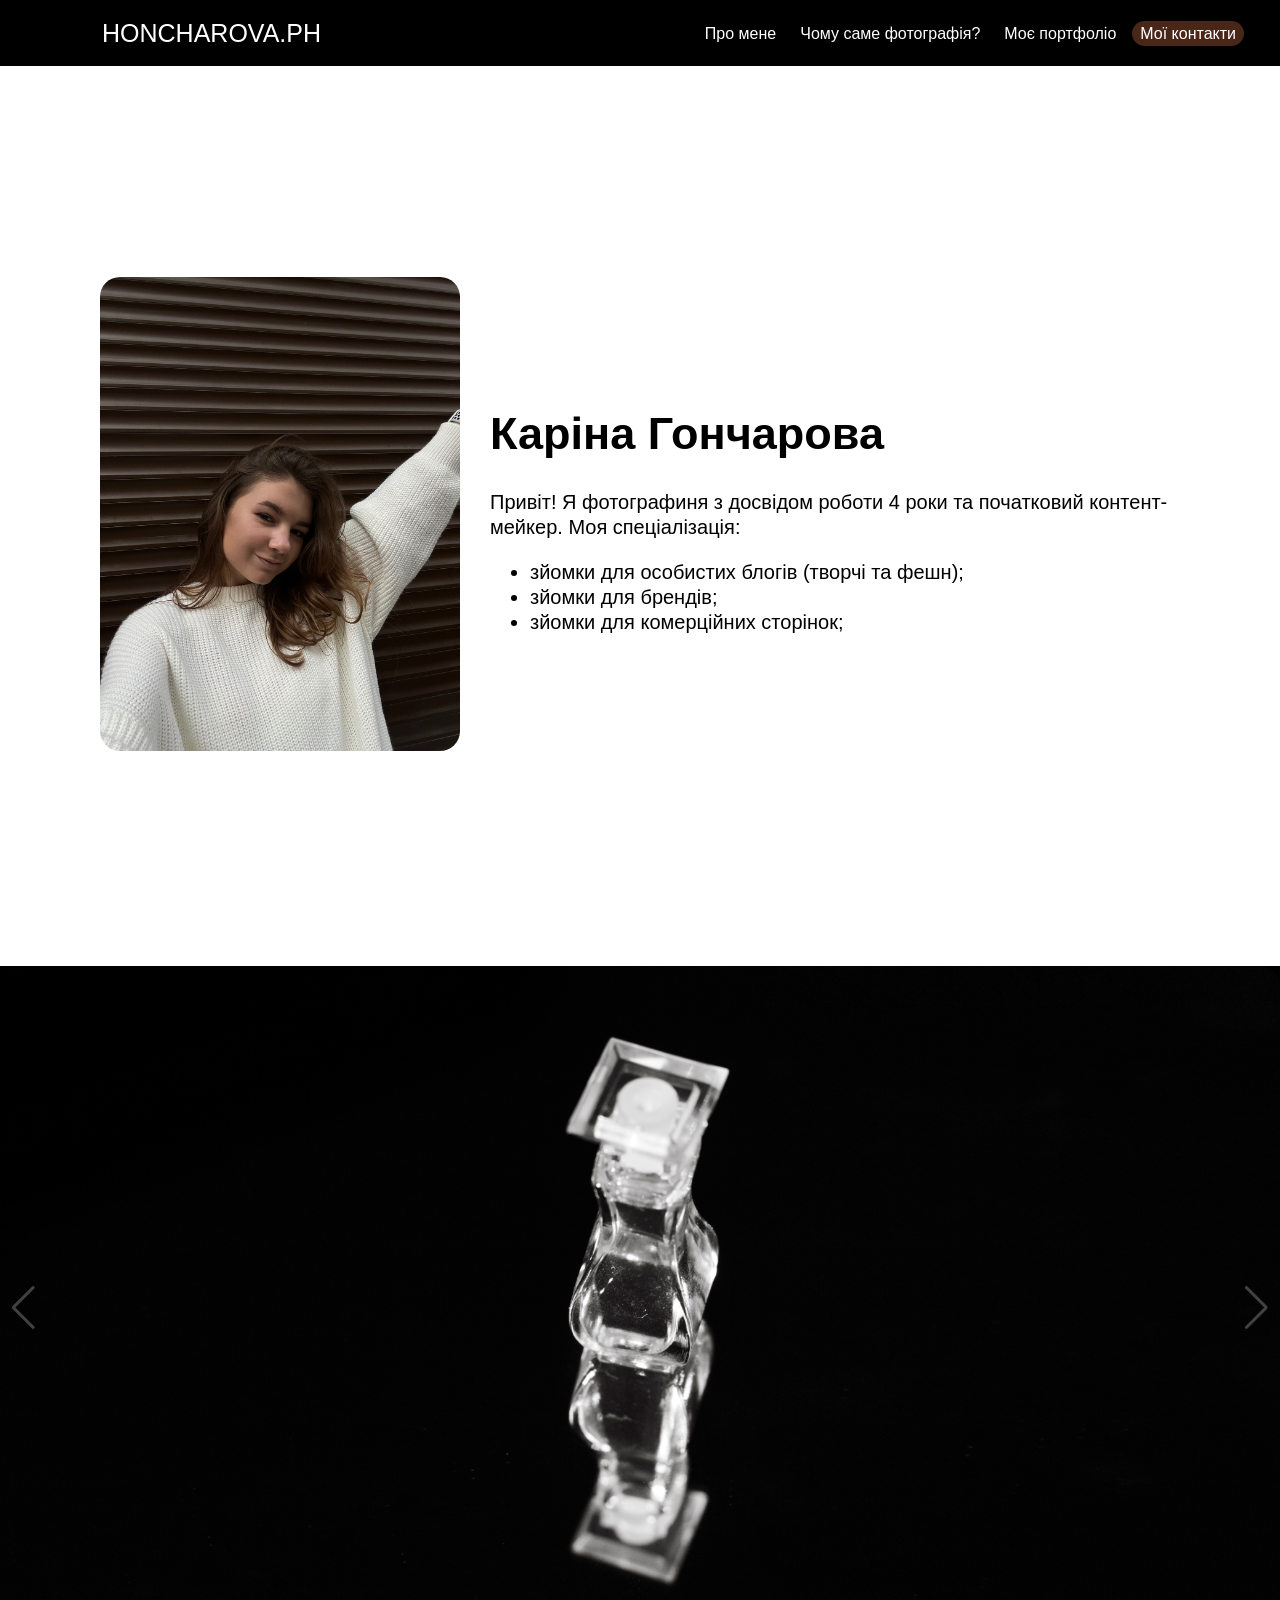
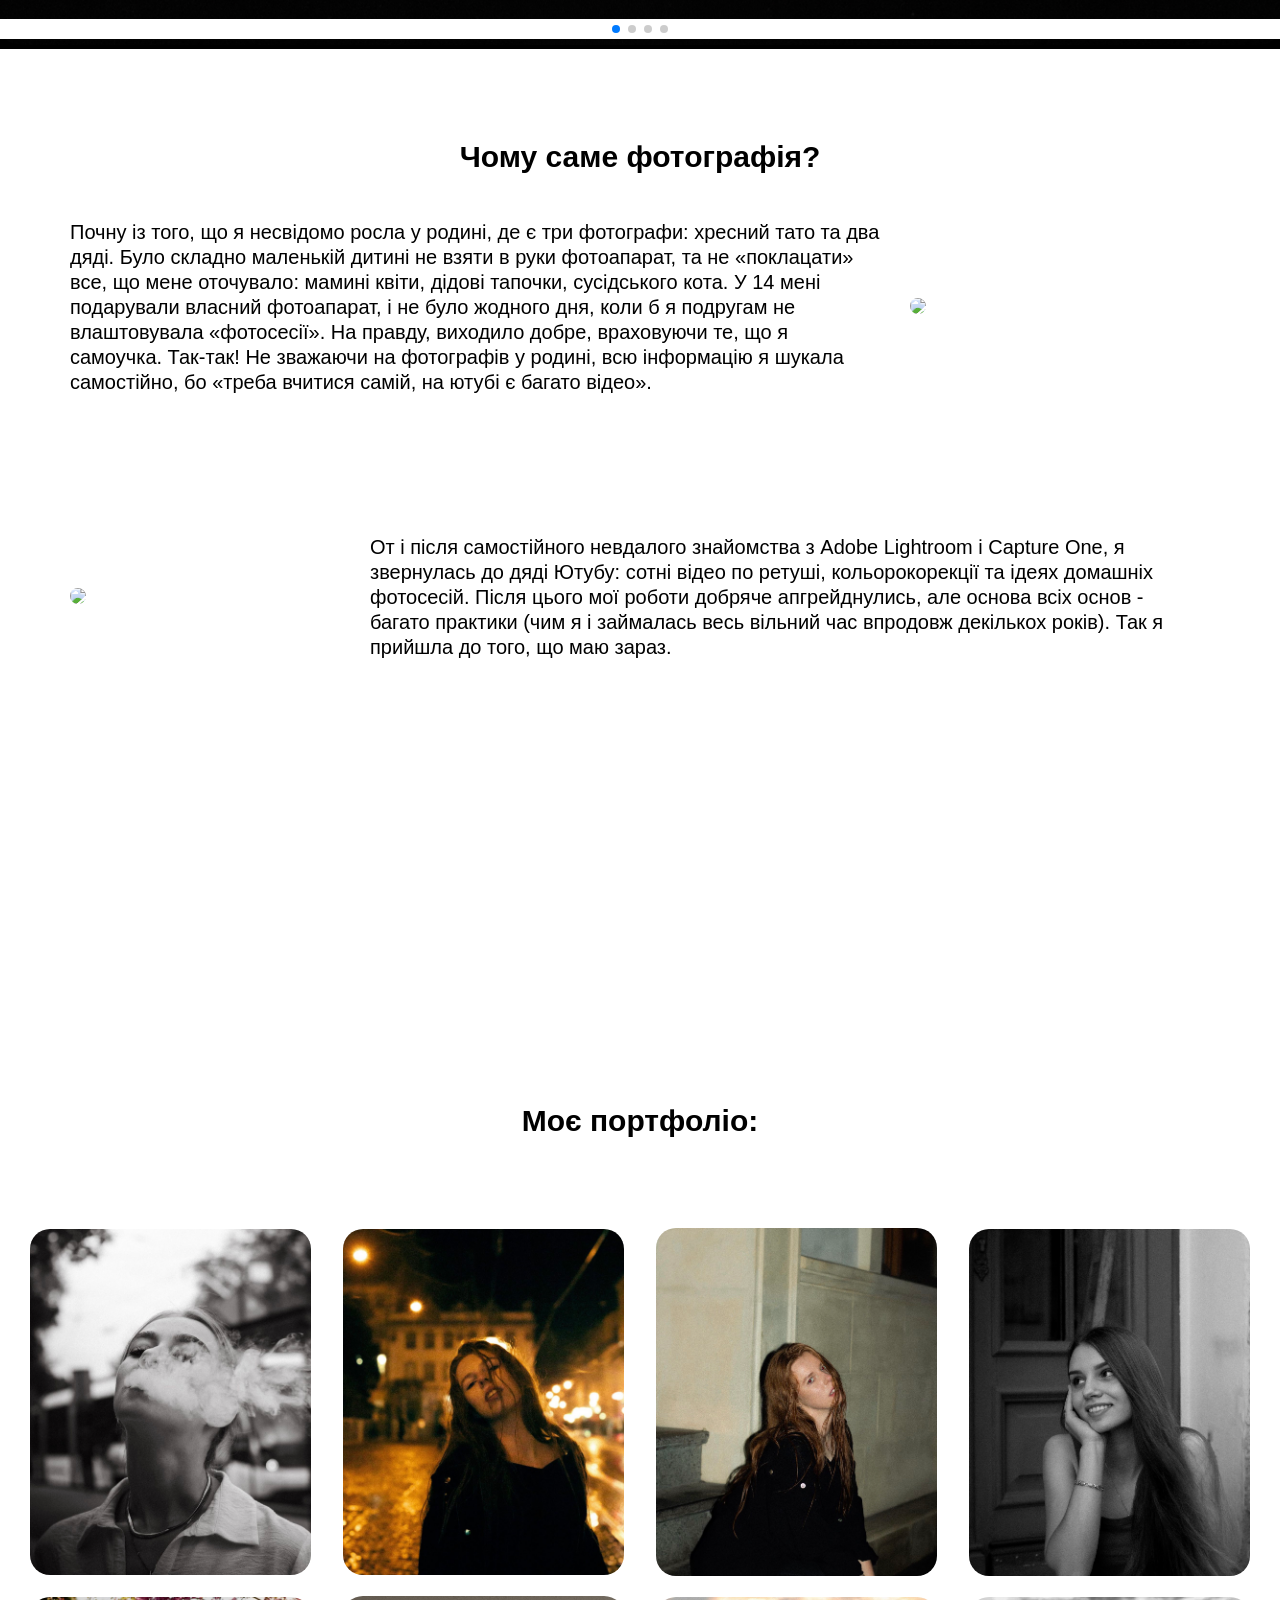
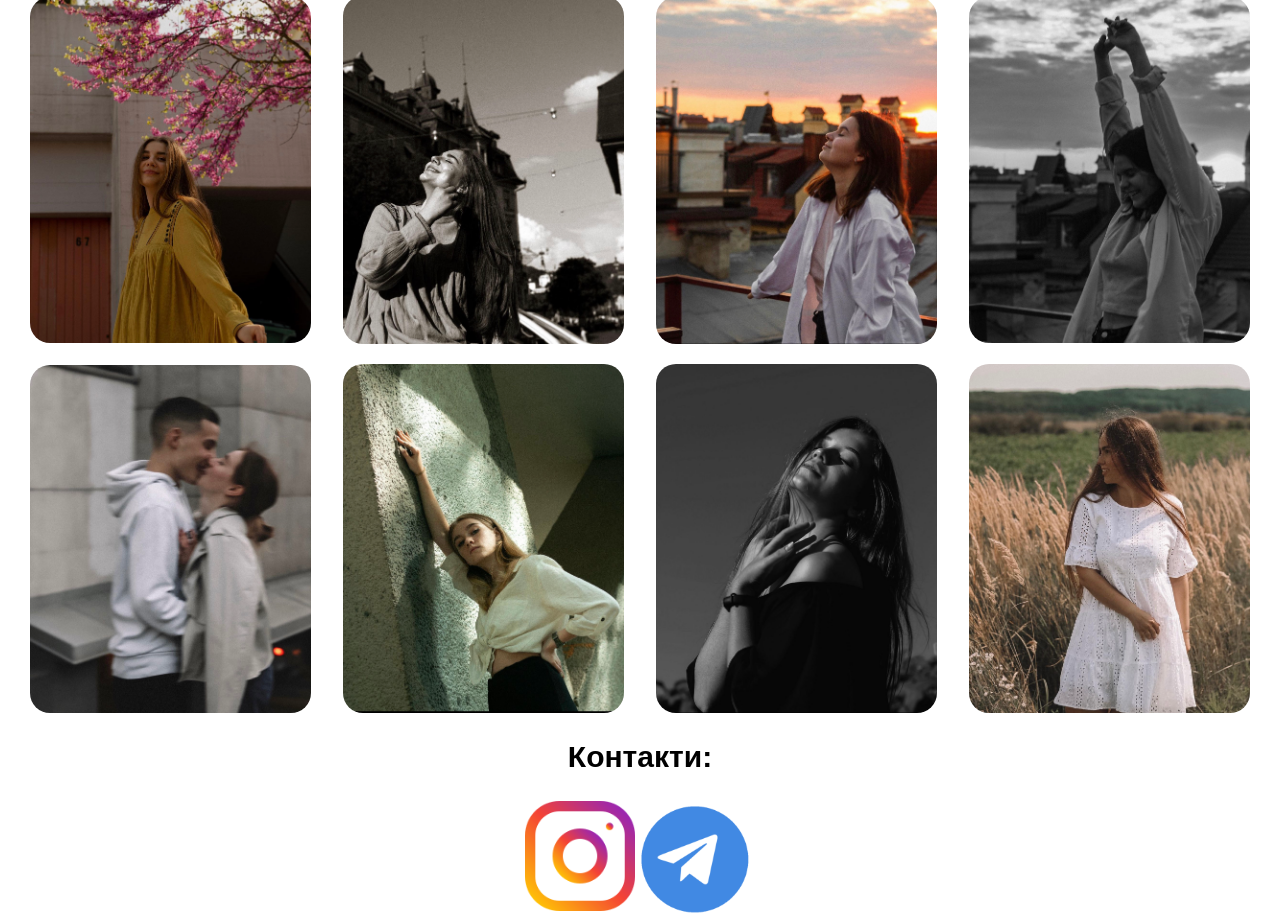
==== commit dc42445a: "mobile adaptive and swiper added" ====
--- a/index.html
+++ b/index.html
@@ -43,21 +43,21 @@
     </p>
   </div></div>
   <div class="swiper">
-    <!-- Additional required wrapper -->
     <div class="swiper-wrapper">
-      <!-- Slides -->
-      <div class="swiper-slide">Slide 1</div>
-      <div class="swiper-slide">Slide 2</div>
-      <div class="swiper-slide">Slide 3</div>
+      <!-- slides -->
+      <div class="swiper-slide"><img src="img/swiper1.jpg"/></div>
+      <div class="swiper-slide"><img src="img/swiper2.jpg"/></div>
+      <div class="swiper-slide"><img src="img/swiper3.jpg"/></div>
+      <div class="swiper-slide"><img src="img/swiper4.jpg"/></div>
     </div>
-    <!-- If we need pagination -->
+    <!-- pagination -->
     <div class="swiper-pagination"></div>
   
-    <!-- If we need navigation buttons -->
+    <!-- navigation buttons -->
     <div class="swiper-button-prev"></div>
     <div class="swiper-button-next"></div>
   
-    <!-- If we need scrollbar -->
+    <!-- scrollbar -->
     <div class="swiper-scrollbar"></div>
   </div>
   <div class="section" id="history">
@@ -106,7 +106,6 @@
           <a href="img/5.jpg" target="_blank">
           <img src="img/5.jpg" /></a>
         </div>
-    
     
         <div class="gallery-item">
           <a href="img/6.jpg" target="_blank">
--- a/css/style.css
+++ b/css/style.css
@@ -2,86 +2,31 @@
   scroll-behavior: smooth;
 }
 
-p {
-  color: rgb(0, 0, 0);
-  font-family: "Nunito Sans", sans-serif;
-  font-size: 20px;
-  line-height: 125%;
-}
-li {
-  color: rgb(0, 0, 0);
-  font-family: "Nunito Sans", sans-serif;
-  font-size: 20px;
-  line-height: 125%;
-}
-h1 {
-  color: rgb(0, 0, 0);
-  font-family: "Nunito Sans", sans-serif;
-  font-size: 45px;
-  font-weight: 700;
-}
-h2 {
-  color: rgb(0, 0, 0);
-  font-family: "Nunito Sans", sans-serif;
-  font-size: 30px;
-  line-height: 125%;
-  text-align: center;
-}
-body {
-  display: block;
-  margin: 0px;
-}
-
-.aboutme {
-  display: flex;
-  align-items: center;
-  justify-content: space-between;
-  margin-top: 0px;
+
+/* header */
+
+.header {
+  position: sticky;
+  top: 0px;
+}
+
+.navbar {
+  background-color: black;
+  display: flex;
+  flex-direction: row;
+  justify-content: space-between;
+  align-items: center;
+  padding: 4px 32px;
+}
+
+.logo {
+  color: white;
+  font-size: 25px;
+  font-family: "Nunito Sans", sans-serif;
   margin-left: 70px;
-  margin-right: 100px;
-  margin-bottom: 0px;
-  gap: 30px;
-}
-
-.block1 {
-  align-items: center;
-  justify-content: space-between;
-}
-.why {
-  display: flex;
-  align-items: center;
-  justify-content: space-between;
-  margin-top: 0px;
-  margin-left: 70px;
-  margin-right: 100px;
-  margin-bottom: 100px;
-  gap: 30px;
-}
-
-img {
-  border-radius: 20px;
-  max-width: 100%;
-  height: auto;
-}
-.imgaboutme {
-  max-width: 40vh;
-}
-.imghistory {
-  min-width: 30vh;
-  max-width: 100vh;
-}
-.imghistory2 {
-  min-width: 30vh;
-  max-width: 100vh;
-}
-
-.extra-p {
-  color: white;
-  font-family: "Nunito Sans", sans-serif;
-  font-size: 20px;
-  text-align: center;
-}
-
+  background-color: transparent;
+  text-decoration: none;
+}
 .menu {
   font-family: "Nunito Sans", sans-serif;
   list-style: none;
@@ -114,38 +59,147 @@
 
 .menu a:hover {
   background-color: rgb(72, 39, 24);
-}
-.header {
-  position: sticky;
-  top: 0px;
-}
-
-.navbar {
-  background-color: black;
-  display: flex;
-  flex-direction: row;
-  justify-content: space-between;
-  align-items: center;
-  padding: 4px 32px;
-}
-.logo {
-  color: white;
-  font-size: 25px;
-  font-family: "Nunito Sans", sans-serif;
+} 
+
+a {
+  text-decoration: none;
+  color: white;
+}
+a:hover {
+  background-color: none;
+}
+
+ /* body */
+
+ body {
+  display: block;
+  margin: 0px;
+}
+
+h1 {
+  color: rgb(0, 0, 0);
+  font-family: "Nunito Sans", sans-serif;
+  font-size: 45px;
+  font-weight: 700;
+}
+h2 {
+  color: rgb(0, 0, 0);
+  font-family: "Nunito Sans", sans-serif;
+  font-size: 30px;
+  line-height: 125%;
+  text-align: center;
+}
+
+p {
+  color: rgb(0, 0, 0);
+  font-family: "Nunito Sans", sans-serif;
+  font-size: 20px;
+  line-height: 125%;
+}
+
+li {
+  color: rgb(0, 0, 0);
+  font-family: "Nunito Sans", sans-serif;
+  font-size: 20px;
+  line-height: 125%;
+}
+
+/* about me*/
+
+.aboutme {
+  display: flex;
+  align-items: center;
+  justify-content: space-between;
+  margin-top: 0px;
   margin-left: 70px;
-  background-color: transparent;
-  text-decoration: none;
-}
-.icons {
-  display: flex;
-  flex-direction: row;
-  justify-content: center;
-}
+  margin-right: 100px;
+  margin-bottom: 0px;
+  gap: 30px;
+}
+
+.block1 {
+  align-items: center;
+  justify-content: space-between;
+}
+
+.section.first {
+  padding-top: 0px;
+}
+
+/* swiper*/
+
+.swiper-button-next,
+.swiper-button-prev {
+  color: rgb(255, 255, 255);
+  opacity: 0.25;
+  transition: all 0.5s ease;
+}
+
+.swiper:hover .swiper-button-next,
+.swiper:hover .swiper-button-prev {
+  opacity: 1;
+  color: rgb(255, 255, 255);
+
+}
+
+.swiper-pagination-bullets {
+  background: rgb(255, 255, 255);
+  height: 3%;
+  
+}
+.imgswiperslide{
+  border-radius: 0px;
+  max-width: 100%;
+  height: auto;
+}
+
+.swiper {
+  background: black;
+}
+
+/*second part "why"*/
+
 .section {
   min-height: 100vh;
   padding-top: 64px;
 }
 
+.why {
+  display: flex;
+  align-items: center;
+  justify-content: space-between;
+  margin-top: 0px;
+  margin-left: 70px;
+  margin-right: 100px;
+  margin-bottom: 100px;
+  gap: 30px;
+}
+
+img {
+  border-radius: 20px;
+  max-width: 100%;
+  height: auto;
+}
+.imgaboutme {
+  max-width: 40vh;
+}
+.imghistory {
+  min-width: 30vh;
+  max-width: 100vh;
+}
+.imghistory2 {
+  min-width: 30vh;
+  max-width: 100vh;
+}
+
+/* section portfolio */
+.extra-p {
+  color: white;
+  font-family: "Nunito Sans", sans-serif;
+  font-size: 20px;
+  text-align: center;
+}
+
 .sectionportfolio {
   min-height: 100vh;
   padding-top: 64px;
@@ -154,50 +208,38 @@
 .gallery {
   display: flex;
   flex-wrap: wrap;
-  gap: 25px;
+  gap: 20px;
+  display: flex;
+  align-items: center;
+  justify-content: space-between;
+  margin-top: 0px;
+  margin-left: 30px;
+  margin-right: 30px;
+  margin-bottom: 0px;
 }
 
 .gallery img {
-  width: 100%;
+  width: auto;
   height: auto;
 }
 
 .gallery-item {
   flex-basis: 23%;
+  
 }
 
 .gallery a {
   display: flex;
 }
 
-.section.first {
-  padding-top: 0px;
-}
-
-a {
-  text-decoration: none;
-  color: white;
-}
-a:hover {
-  background-color: none;
-}
+/* contacts */
+
+.icons {
+  display: flex;
+  flex-direction: row;
+  justify-content: center;
+}
+
 .content {
   justify-content: center;
-}
-
-.swiper-button-next,
-.swiper-button-prev {
-  color: rgb(0, 0, 0);
-  opacity: 0.25;
-  transition: all 0.5s ease;
-}
-
-.swiper:hover .swiper-button-next,
-.swiper:hover .swiper-button-prev {
-  opacity: 1;
-  color: rgb(0, 0, 0);
-}
-
-.swiper-pagination-bullets {
-  background: white;
-}
+}
--- a/css/mobile.css
+++ b/css/mobile.css
@@ -2,16 +2,6 @@
     .navbar {
         background-color: rgb(0, 0, 0);
      }
-     .portfolio{
-        display:block;
-        align-items: center;
-        margin-top: 0px;
-        margin-left: 10px;
-        margin-right: 10px;
-        gap: 20px;
-        margin-bottom: 100px;
-     }
-
      .logo{
         margin-left: 20px;
      }
@@ -29,8 +19,14 @@
         
 }
 @media screen and (min-width: 768px) and (max-width: 991px) {
+   h1 {
+      color: rgb(0, 0, 0);
+      font-family: "Nunito Sans", sans-serif;
+      font-size: 40px;
+      font-weight: 700;
+    }
     .navbar {
-        background-color: rgb(0, 0, 0);
+        background-color: rgb(255, 144, 144);
      }
      .aboutme{
         align-items: center;
@@ -49,16 +45,10 @@
         .logo{
             margin-left: 5px;
          }
-         .imgportfolio{
-            display: grid;
-            grid-template-columns: 1fr 1fr 1fr 1fr;
-            grid-gap: 20px;
-            align-items: stretch;
-            justify-items: center;
-          }
          .portfolio{
             display:block;
             align-items: center;
+            flex-wrap: wrap;
             margin-top: 0px;
             margin-left: 10px;
             margin-right: 10px;
@@ -68,6 +58,10 @@
          .sectionportfolio{
             min-height: 50vh;
          }
+         .gallery-item {
+            flex-basis: 22.5%;
+            
+          }
 
 }
 
@@ -75,6 +69,24 @@
     .navbar {
         background-color: rgb(12, 150, 28);
      }
+     h1 {
+      color: rgb(0, 0, 0);
+      font-family: "Nunito Sans", sans-serif;
+      font-size: 40px;
+      font-weight: 700;
+   }
+      p {
+         color: rgb(0, 0, 0);
+         font-family: "Nunito Sans", sans-serif;
+         font-size: 19px;
+         line-height: 125%;
+       }
+       li {
+         color: rgb(0, 0, 0);
+         font-family: "Nunito Sans", sans-serif;
+         font-size: 19px;
+         line-height: 125%;
+       }
      .imgaboutme{
         min-width: 40vh;
         max-width: 80vh;
@@ -86,6 +98,7 @@
         display:grid;
         min-height: 1vh;
         align-items: center;
+        margin-bottom: 100px;
         }
      .block1{
         align-items: center;
@@ -116,45 +129,64 @@
         min-height: 1vh;
         padding-top: 64px;
         align-items: center;
-        margin-left: 30px;
-     }
-     .imgportfolio{
-      display: grid;
-      grid-template-columns: 1fr 1fr;
-      grid-gap: 20px;
-      align-items: stretch;
-      justify-items: center;
-    }
-    .portfolio{
+        margin-left: 10px;
+     }
+     
+     .portfolio{
       display:block;
       align-items: center;
+      flex-wrap: wrap;
       margin-top: 0px;
       margin-left: 10px;
       margin-right: 10px;
       margin-bottom: 100px;
-      gap: 20px;
+      gap: 0px;
    }
    .sectionportfolio{
       min-height: 50vh;
    }
+   .gallery-item {
+      flex-basis: 30%;
+    }
 }
 @media screen and (max-width: 575px){
    .navbar {
       background-color: rgb(0, 47, 255);
    }
-.imgaboutme{
-   min-width: 20vh;
-   max-width: 50vh;
-   align-items: center;
-   display: flex;
-   margin-left: 30px;
-   }
-   .aboutme{
-      display:grid;
-      min-height: 1vh;
-      align-items: center;
-
-      }
+   h1 {
+      color: rgb(0, 0, 0);
+      font-family: "Nunito Sans", sans-serif;
+      font-size: 34px;
+      font-weight: 700;}
+      p {
+         color: rgb(0, 0, 0);
+         font-family: "Nunito Sans", sans-serif;
+         font-size: 19px;
+         line-height: 125%;
+       }
+       li {
+         color: rgb(0, 0, 0);
+         font-family: "Nunito Sans", sans-serif;
+         font-size: 19px;
+         line-height: 125%;
+       }
+       .swiper{
+         margin-top: 50px;
+         margin-bottom: 10px;
+       }
+       .imgaboutme{
+         min-width: 36vh;
+         max-width: 80vh;
+         align-items: center;
+         display: flex;
+         margin-left: 30px;
+         }
+      .aboutme{
+         display:grid;
+         min-height: 1vh;
+         align-items: center;
+         margin-bottom: 70px;
+         }
    .block1{
       align-items: center;
       justify-content:center;
@@ -186,23 +218,20 @@
          align-items: center;
          margin-left: 10px;
       }
-      .imgportfolio{
-       display: grid;
-       grid-template-columns: 1fr 1fr;
-       grid-gap: 20px;
-       align-items: stretch;
-       justify-items: center;
-     }
-     .portfolio{
-       display:block;
-       align-items: center;
-       margin-top: 0px;
-       margin-left: 10px;
-       margin-right: 10px;
-       margin-bottom: 100px;
-       gap: 20px;
-    }
-    .sectionportfolio{
-       min-height: 50vh;
-    }
+      .portfolio{
+         display:block;
+         align-items: center;
+         flex-wrap: wrap;
+         margin-top: 0px;
+         margin-left: 10px;
+         margin-right: 10px;
+         margin-bottom: 100px;
+         gap: 0px;
+      }
+      .sectionportfolio{
+         min-height: 50vh;
+      }
+      .gallery-item {
+         flex-basis: 47%;
+       }
 }
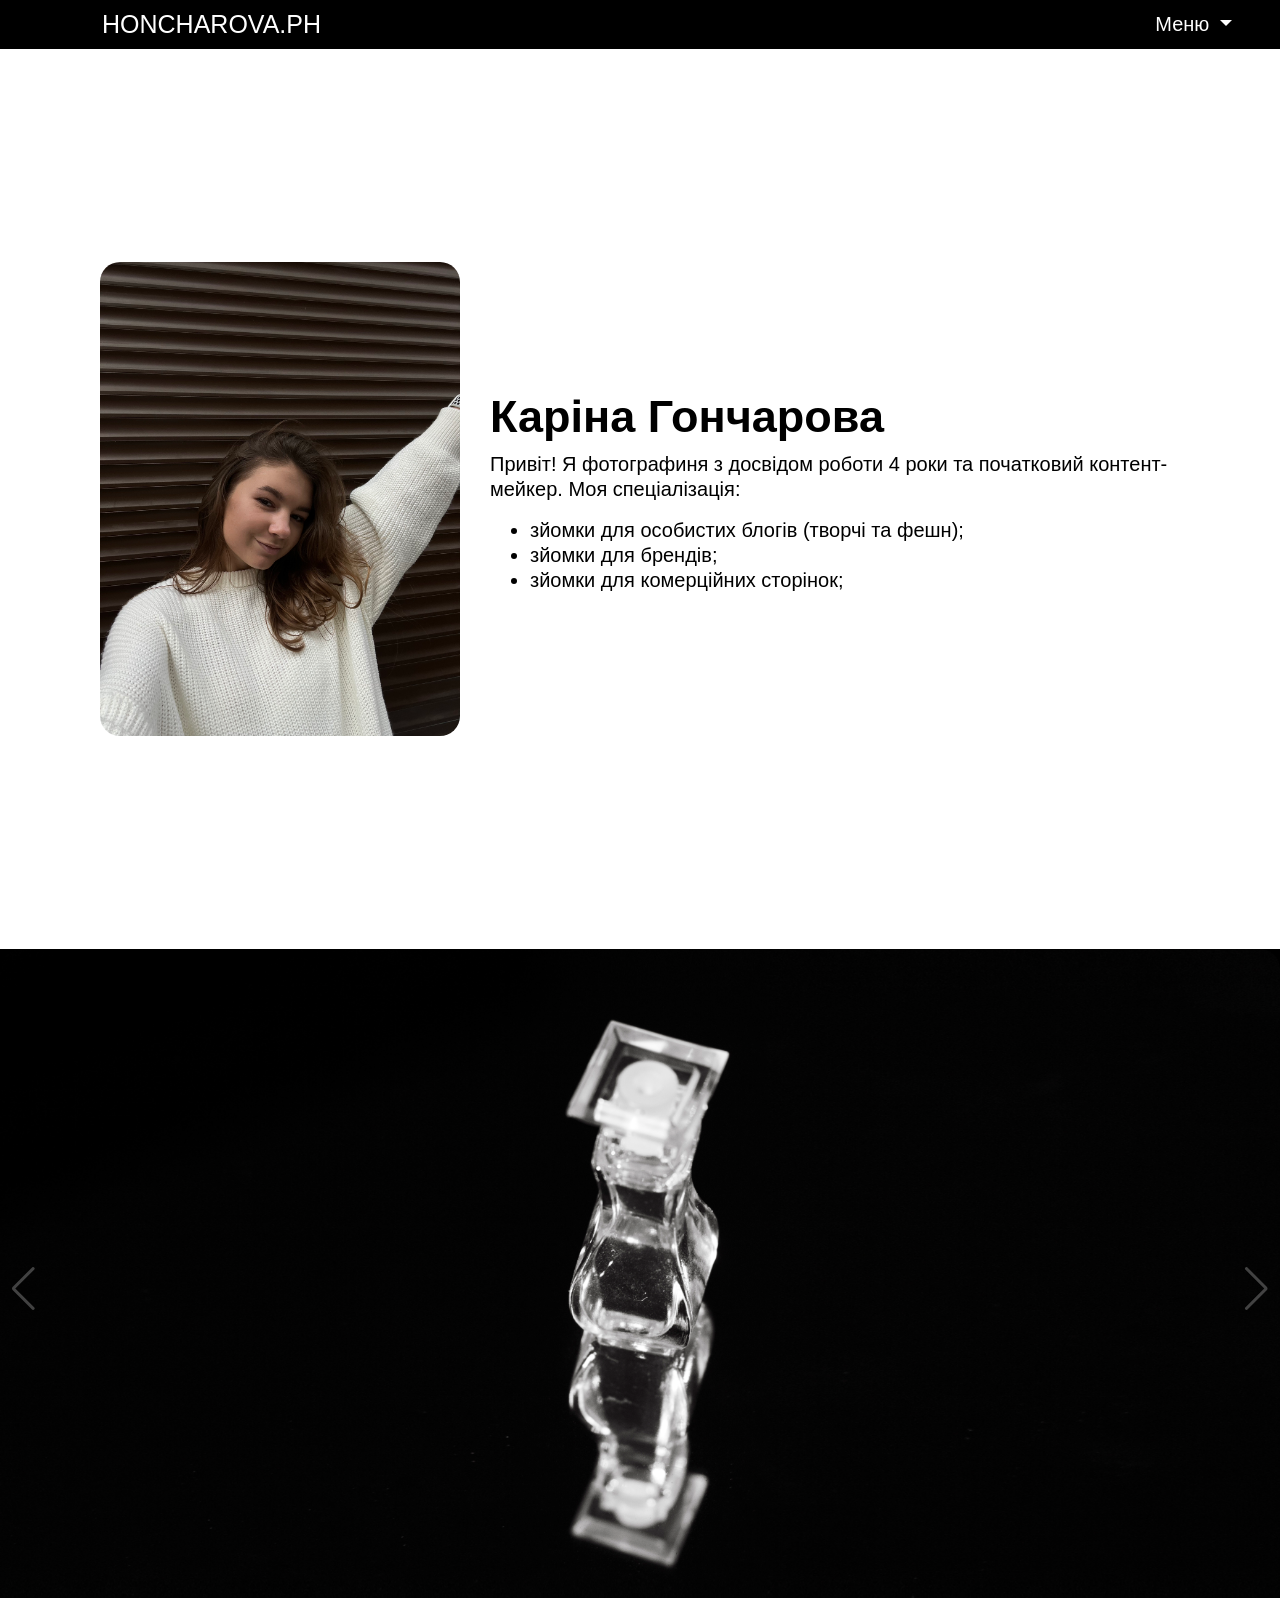
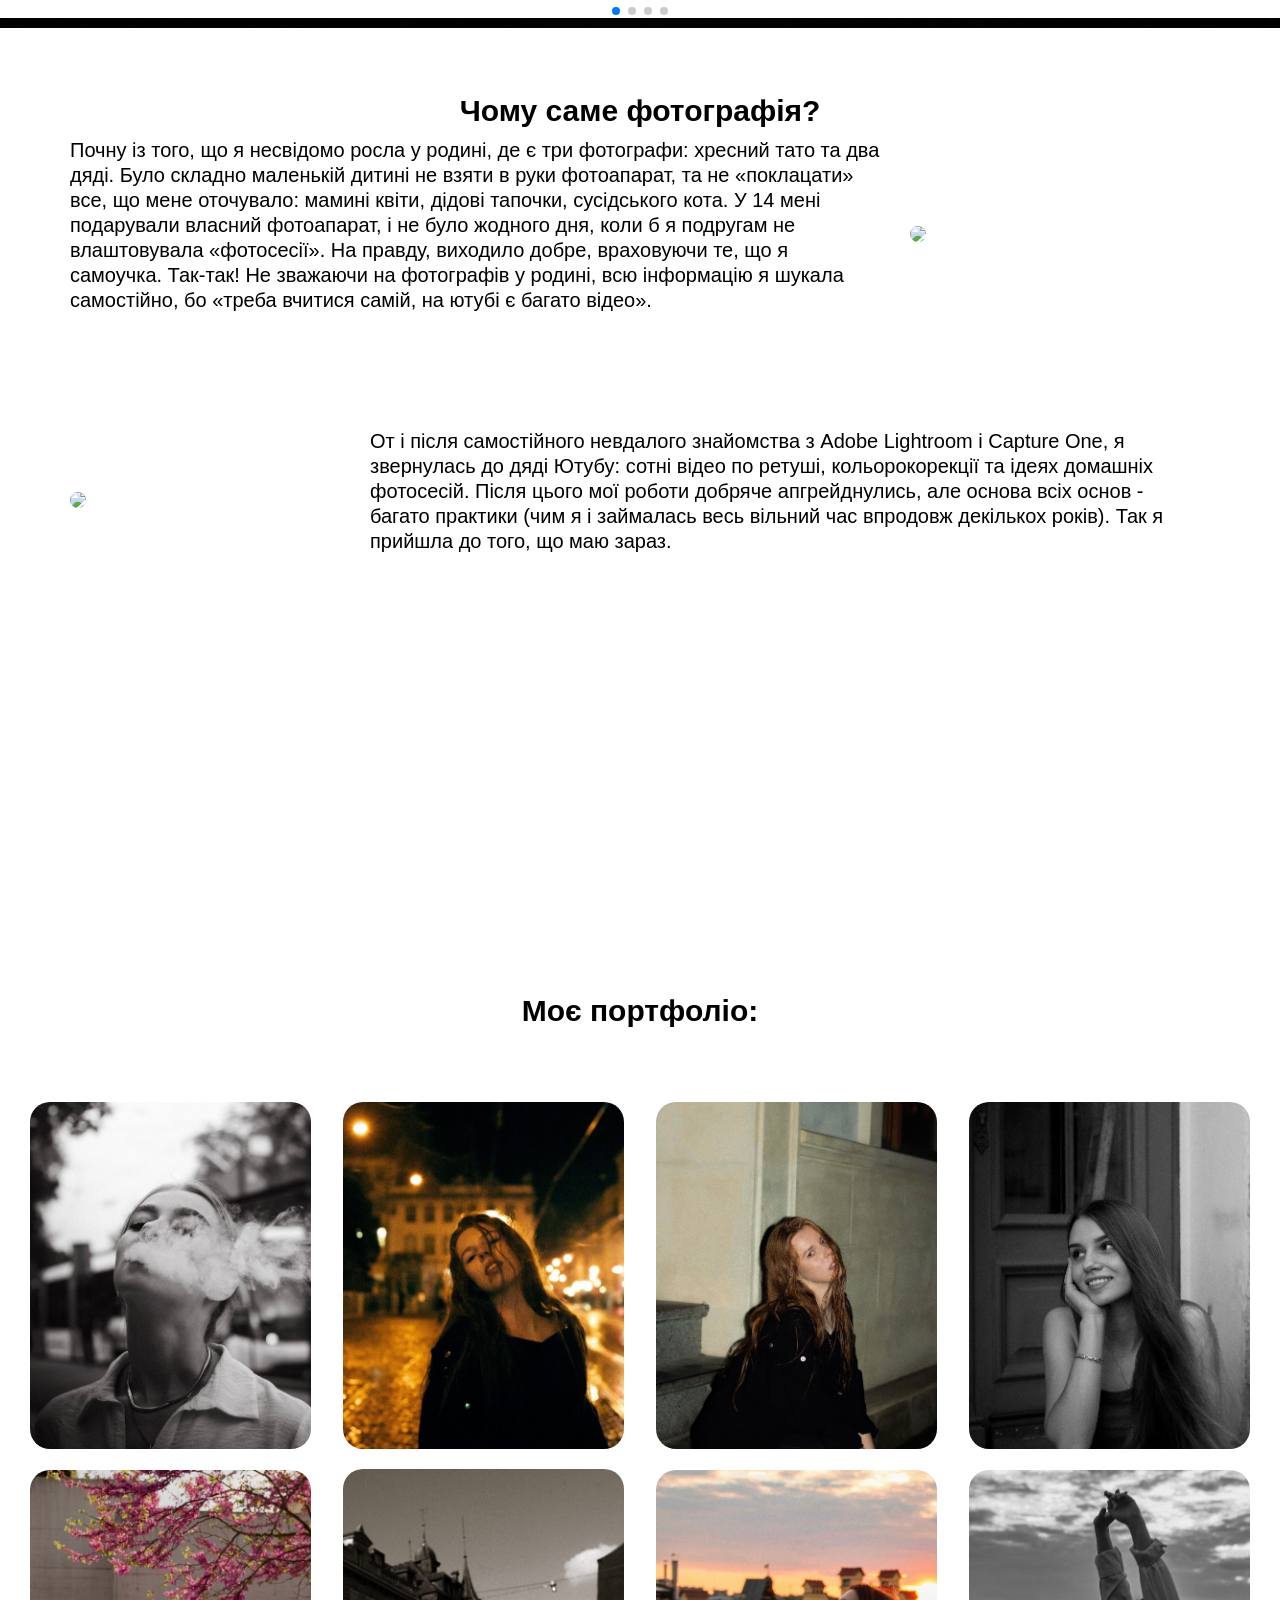
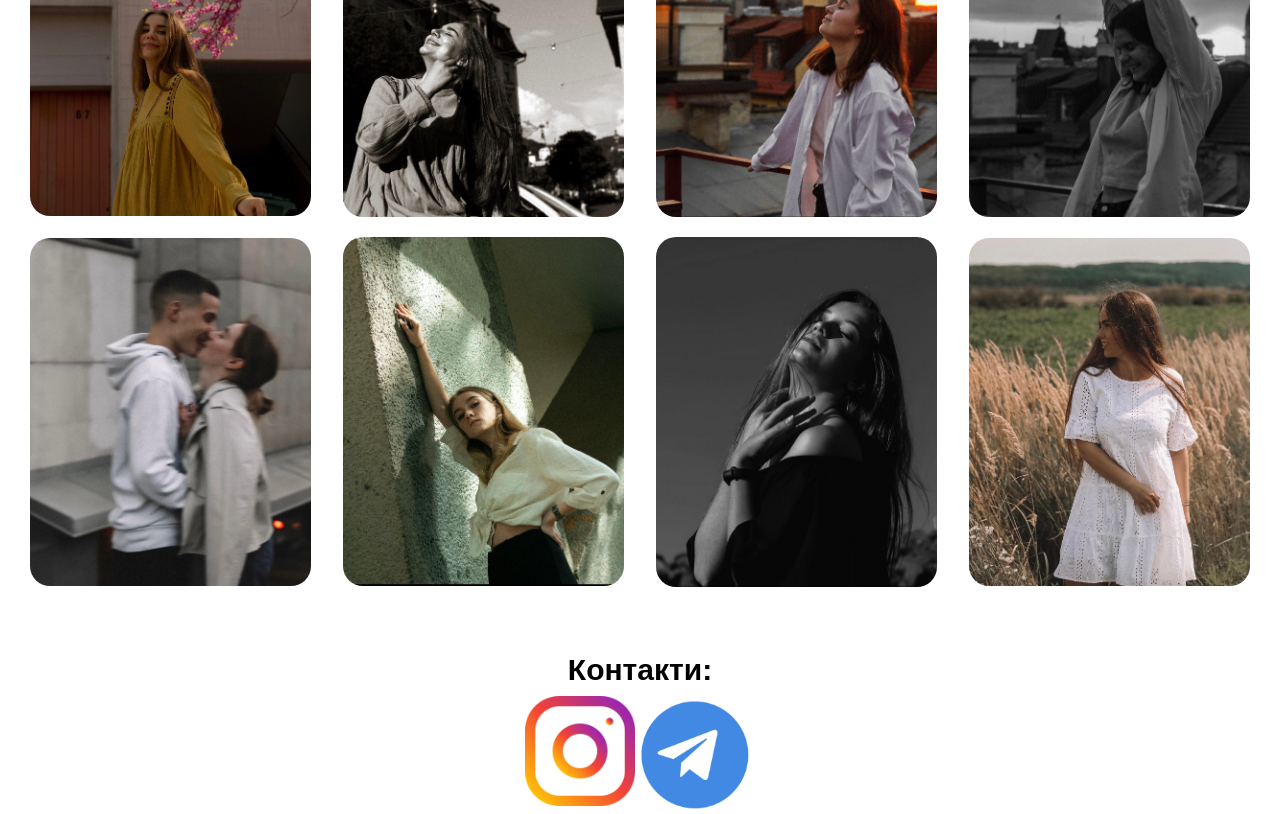
==== commit 411d1169: "navbar updated" ====
--- a/index.html
+++ b/index.html
@@ -5,8 +5,11 @@
     <title>Website: Honcharova Karina</title>
     <meta name="description" content="Привіт! Я фотографиня з досвідом роботи 4 роки та початковий контент-мейкер.">
     <meta property="og:image" content="https://honcharovaaa.github.io/me2.JPG">
+    <link rel="stylesheet" href="https://cdn.jsdelivr.net/npm/bootstrap@4.6.2/dist/css/bootstrap.min.css">
+    <script src="https://cdn.jsdelivr.net/npm/jquery@3.6.1/dist/jquery.slim.min.js"></script>
+    <script src="https://cdn.jsdelivr.net/npm/popper.js@1.16.1/dist/umd/popper.min.js"></script>
+    <script src="https://cdn.jsdelivr.net/npm/bootstrap@4.6.2/dist/js/bootstrap.bundle.min.js"></script>
     <link rel="stylesheet" href="https://cdnjs.cloudflare.com/ajax/libs/lightgallery/2.7.0/css/lightgallery.min.css" />
-
     <link
   rel="stylesheet" href="https://cdn.jsdelivr.net/npm/swiper@8/swiper-bundle.min.css"/>
 
@@ -19,12 +22,21 @@
     <div class="header"> 
     <div class="navbar">
       <div class ="logo" class="extra-p"><a href="#top"> HONCHAROVA.PH </div>
-    <ul class="menu">
- <li><a href="#top">Про мене</a></li>
-<li><a href="#history">Чому саме фотографія?</a></li>
-<li><a href="#portfolio">Моє портфоліо</a></li>
-      <li><a href="#contacts" class="active">Мої контакти</a></li>
+      <!-- Dropdown -->
+      <li class="nav-item dropdown">
+        <a class="nav-link dropdown-toggle" href="#" id="navbardrop" data-toggle="dropdown">
+          Меню
+        </a>
+        <div class="dropdown-menu">
+          <a class="dropdown-item" href="#top">Про мене</a>
+          <a class="dropdown-item" href="#history">Історія</a>
+          <a class="dropdown-item" href="#portfolio">Портфоліо</a>
+          <a class="dropdown-item" href="#contacts">Контакти</a>
+        </div>
+      </li>
     </ul>
+
+  
     </div>
     </div>
     <div class="aboutme">
--- a/css/style.css
+++ b/css/style.css
@@ -26,7 +26,9 @@
   margin-left: 70px;
   background-color: transparent;
   text-decoration: none;
-}
+  background-color: none;
+}
+
 .menu {
   font-family: "Nunito Sans", sans-serif;
   list-style: none;
@@ -49,24 +51,45 @@
   transition: all 0.5s ease;
 }
 
-.menu a.active {
-  background-color: rgb(72, 39, 24);
-}
-
-.menu .active a {
-  background-color: rgb(72, 39, 24);
-}
-
-.menu a:hover {
-  background-color: rgb(72, 39, 24);
-} 
-
 a {
   text-decoration: none;
   color: white;
 }
 a:hover {
-  background-color: none;
+  color: rgb(174, 174, 174);
+  text-decoration: none;
+}
+
+/* dropdown*/
+.dropdown-item{
+  color: rgb(255, 255, 255);
+}
+.dropdown-menu {
+  position: absolute;
+  top: 100%;
+  left: 0%;
+  padding-right: 0px;
+  z-index: 1000;
+  display: none;
+  float: left;
+  min-width: 10rem;
+  padding: 0.5rem 0;
+  margin: 0.125rem 0 0;
+  font-size: 1rem;
+  color: #000000;
+  text-align: left;
+  list-style: none;
+  background-color: #fff;
+  background-clip: padding-box;
+  border: 1px solid rgba(0,0,0,.15);
+  border-radius: 0.25rem;}
+.dropdown-menu.show{
+background-color: black;
+padding: 0px;
+}
+.dropdown, .dropleft, .dropright, .dropup {
+  position: relative;
+  display: flex;
 }
 
  /* body */
@@ -86,6 +109,7 @@
   color: rgb(0, 0, 0);
   font-family: "Nunito Sans", sans-serif;
   font-size: 30px;
+  font-weight: 600;
   line-height: 125%;
   text-align: center;
 }
@@ -198,6 +222,7 @@
   font-family: "Nunito Sans", sans-serif;
   font-size: 20px;
   text-align: center;
+  background-color: black;
 }
 
 .sectionportfolio {
@@ -242,4 +267,5 @@
 
 .content {
   justify-content: center;
+    margin-top: 5%;
 }
--- a/css/mobile.css
+++ b/css/mobile.css
@@ -15,6 +15,10 @@
 
      .imgaboutme{
         max-width: 40vh;
+        }
+
+        .content{
+         margin-top: 9%;
         }
         
 }
@@ -62,6 +66,9 @@
             flex-basis: 22.5%;
             
           }
+          .content{
+            margin-top: 9%;
+           }
 
 }
 
@@ -148,6 +155,9 @@
    .gallery-item {
       flex-basis: 30%;
     }
+    .content{
+      margin-top: 9%;
+     }
 }
 @media screen and (max-width: 575px){
    .navbar {
@@ -234,4 +244,7 @@
       .gallery-item {
          flex-basis: 47%;
        }
+       .content{
+         margin-top: 9%;
+        }
 }
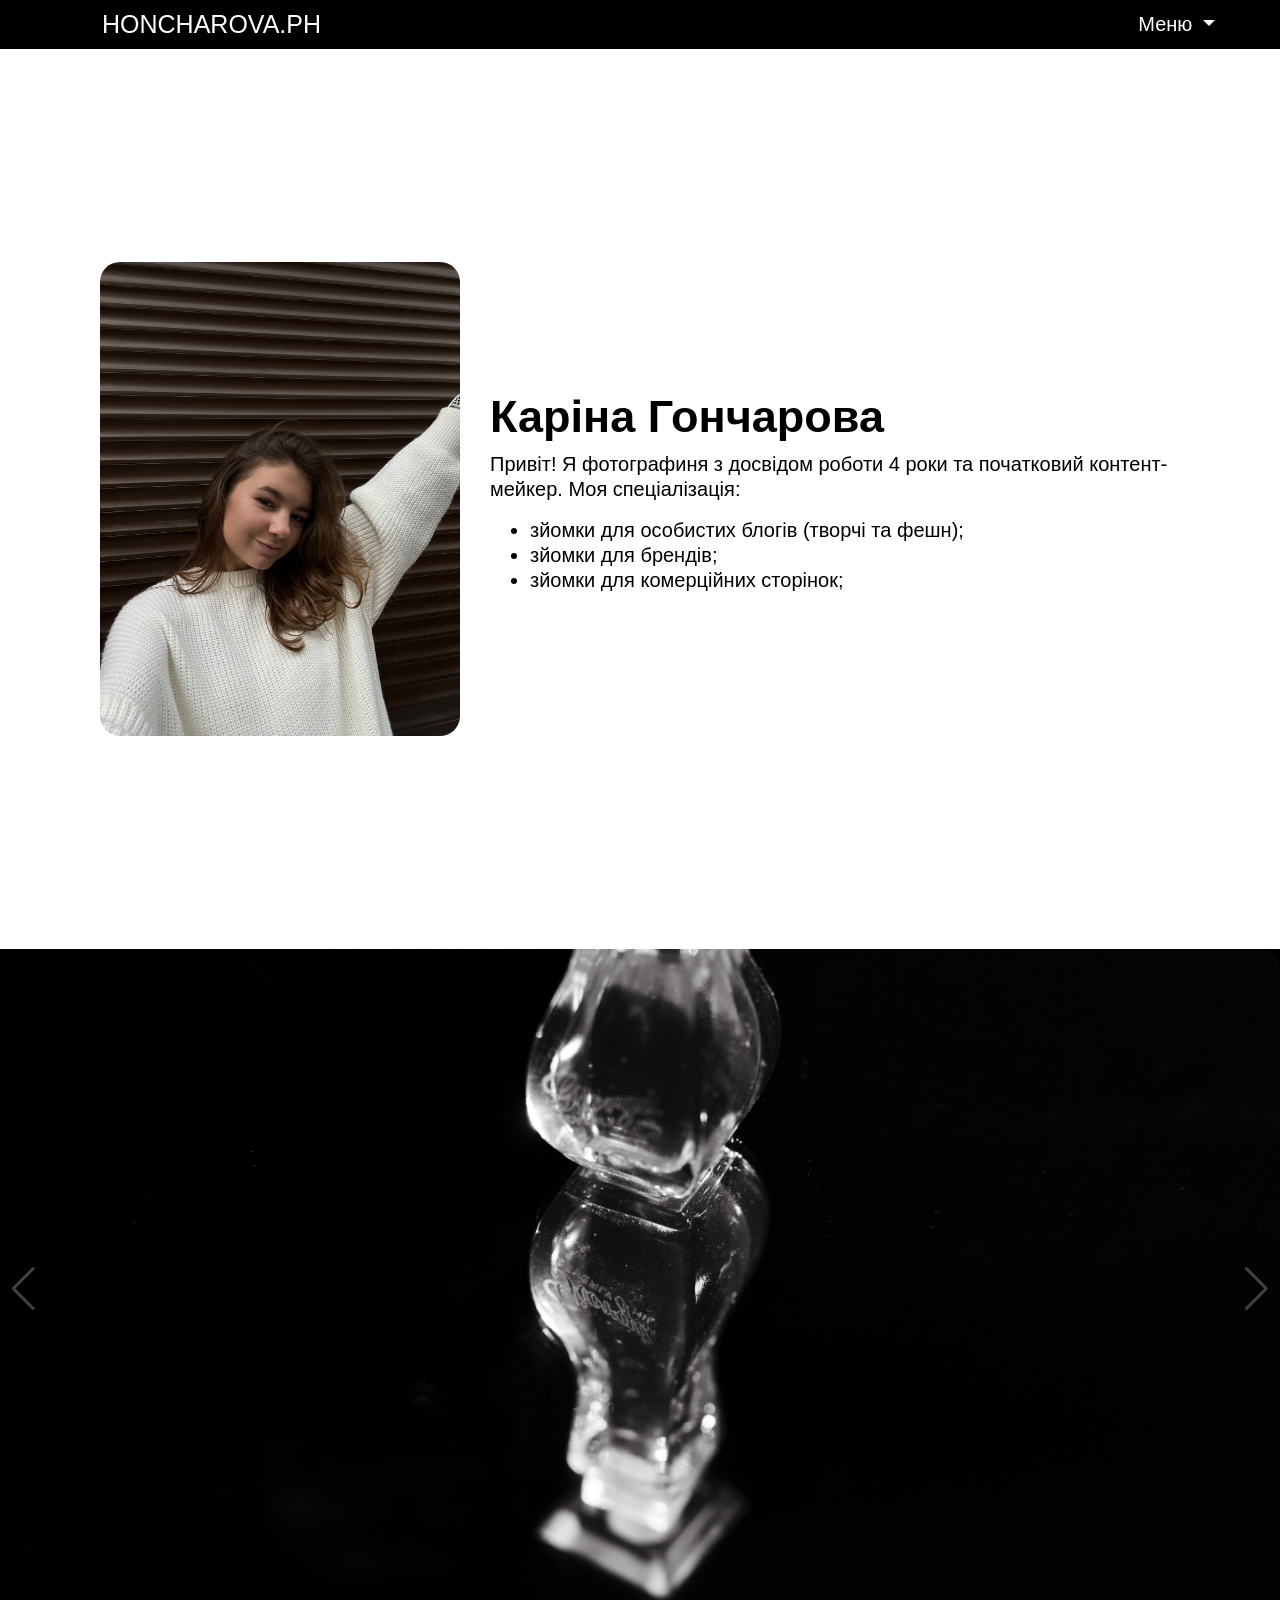
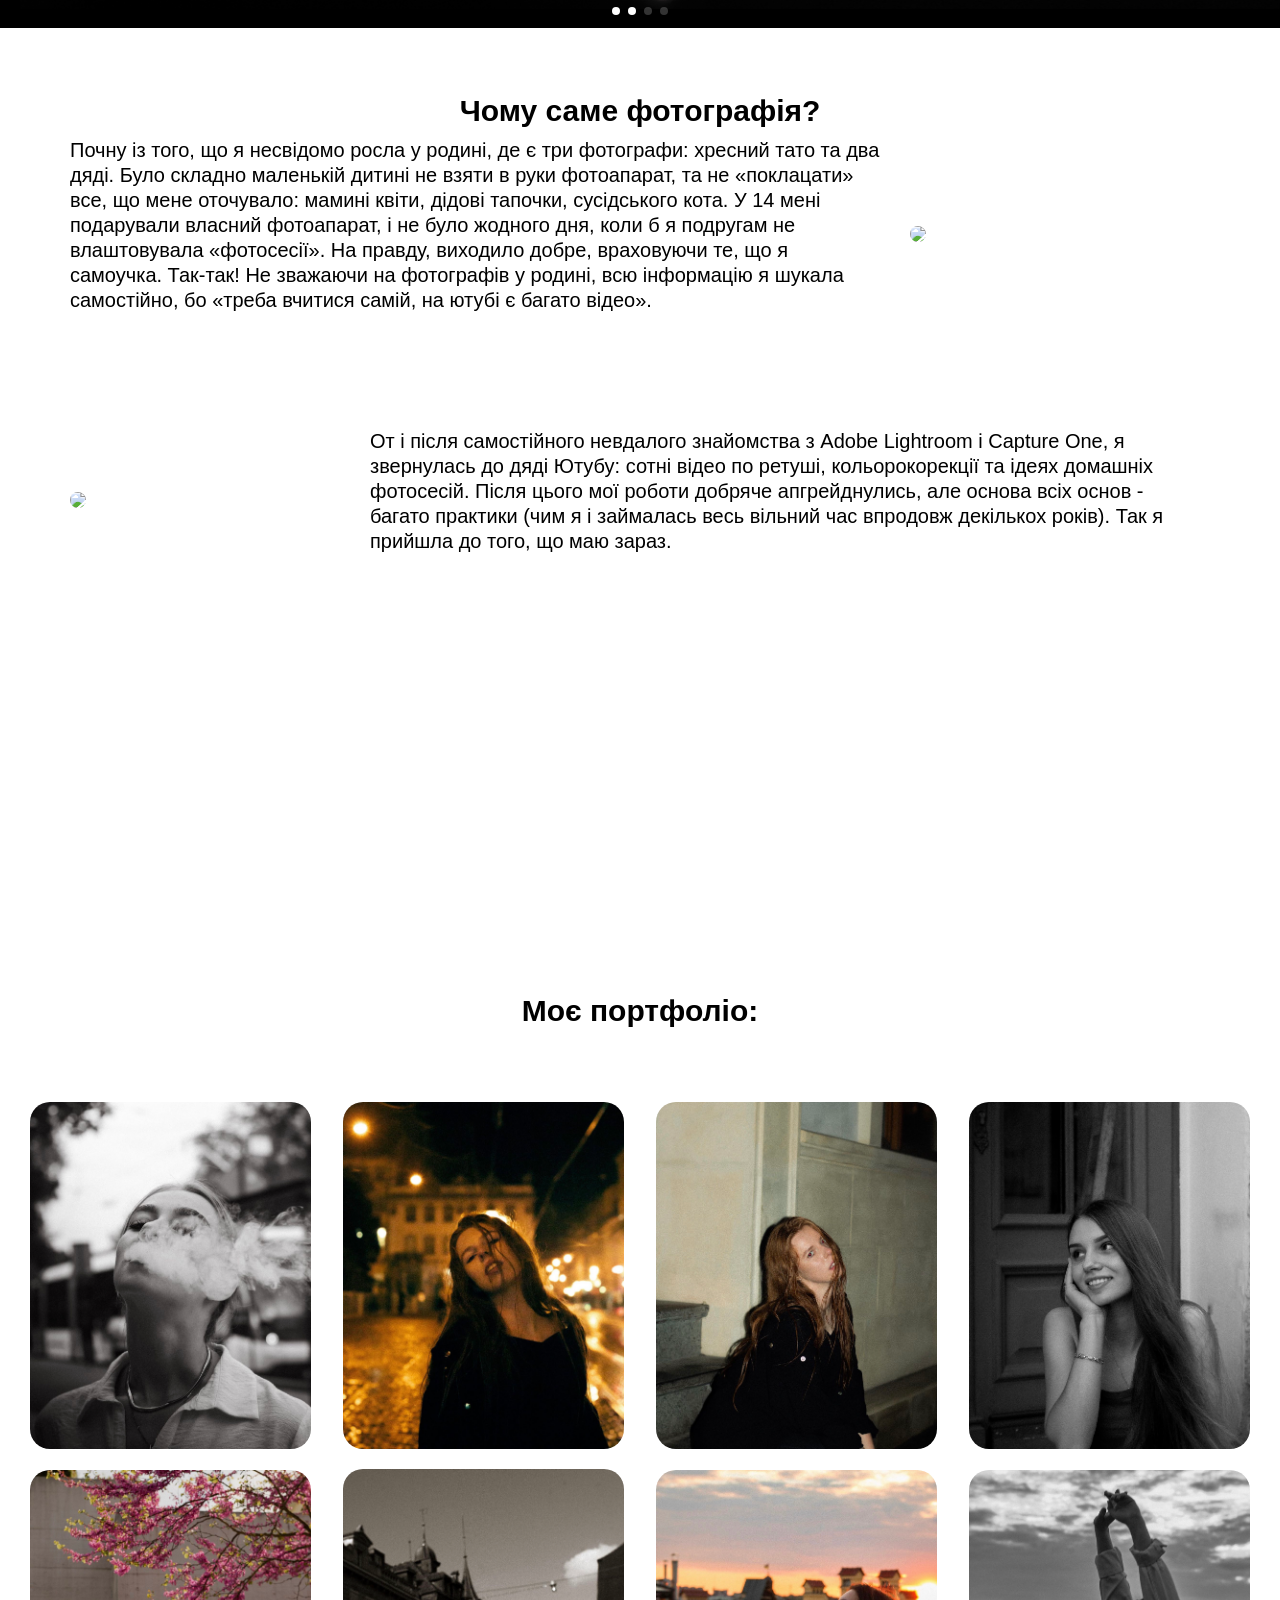
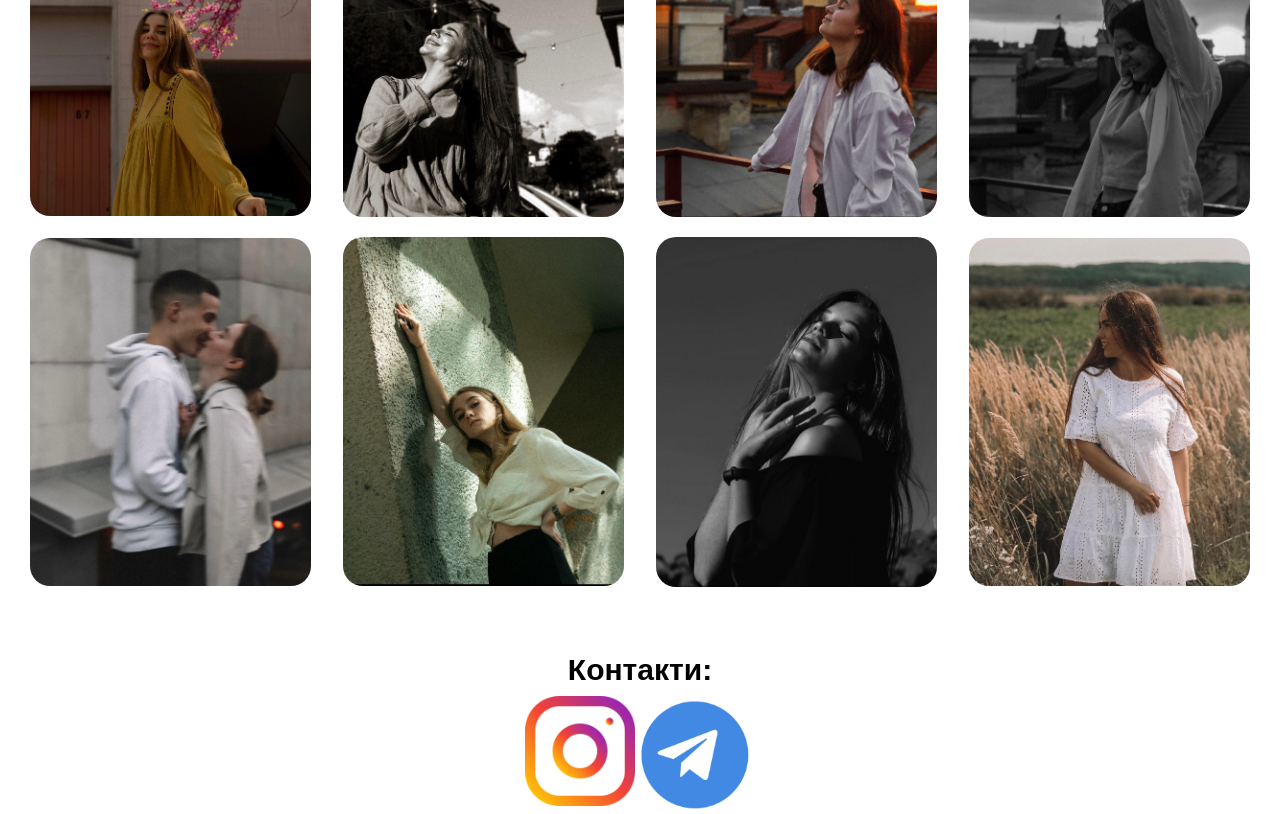
==== commit 0d3b5251: "adaptation" ====
--- a/index.html
+++ b/index.html
@@ -5,6 +5,9 @@
     <title>Website: Honcharova Karina</title>
     <meta name="description" content="Привіт! Я фотографиня з досвідом роботи 4 роки та початковий контент-мейкер.">
     <meta property="og:image" content="https://honcharovaaa.github.io/me2.JPG">
+    <meta charset="UTF-8">
+    <meta http-equiv="X-UA-Compatible" content="IE=edge">
+    <meta name="viewport" content="width=device-width, initial-scale=1.0">
     <link rel="stylesheet" href="https://cdn.jsdelivr.net/npm/bootstrap@4.6.2/dist/css/bootstrap.min.css">
     <script src="https://cdn.jsdelivr.net/npm/jquery@3.6.1/dist/jquery.slim.min.js"></script>
     <script src="https://cdn.jsdelivr.net/npm/popper.js@1.16.1/dist/umd/popper.min.js"></script>
@@ -24,7 +27,7 @@
       <div class ="logo" class="extra-p"><a href="#top"> HONCHAROVA.PH </div>
       <!-- Dropdown -->
       <li class="nav-item dropdown">
-        <a class="nav-link dropdown-toggle" href="#" id="navbardrop" data-toggle="dropdown">
+        <a class="nav-link dropdown-toggle" id="navbardrop" data-toggle="dropdown">
           Меню
         </a>
         <div class="dropdown-menu">
@@ -69,8 +72,6 @@
     <div class="swiper-button-prev"></div>
     <div class="swiper-button-next"></div>
   
-    <!-- scrollbar -->
-    <div class="swiper-scrollbar"></div>
   </div>
   <div class="section" id="history">
     <h2> Чому саме фотографія?</h2>
@@ -91,7 +92,7 @@
   </div></div>
   <div class="sectionportfolio" id="portfolio">
     <h2> Моє портфоліо:</h2>
-    <div class="section third "  id="portfolio" > 
+    <div class="section third"  id="portfolio" > 
       <div class="gallery" id="lightgallery" > 
     
         <div class="gallery-item">
--- a/css/style.css
+++ b/css/style.css
@@ -8,6 +8,7 @@
 .header {
   position: sticky;
   top: 0px;
+  z-index: 99;
 }
 
 .navbar {
@@ -73,8 +74,6 @@
   display: none;
   float: left;
   min-width: 10rem;
-  padding: 0.5rem 0;
-  margin: 0.125rem 0 0;
   font-size: 1rem;
   color: #000000;
   text-align: left;
@@ -82,14 +81,21 @@
   background-color: #fff;
   background-clip: padding-box;
   border: 1px solid rgba(0,0,0,.15);
-  border-radius: 0.25rem;}
+}
 .dropdown-menu.show{
 background-color: black;
 padding: 0px;
+
 }
 .dropdown, .dropleft, .dropright, .dropup {
   position: relative;
   display: flex;
+}
+.nav-link:hover{
+  margin-right: 17px;
+}
+.nav-link{
+  margin-right: 17px;
 }
 
  /* body */
@@ -167,10 +173,12 @@
 }
 
 .swiper-pagination-bullets {
-  background: rgb(255, 255, 255);
   height: 3%;
-  
-}
+}
+.swiper-pagination-bullet {
+  background-color: white;
+}
+
 .imgswiperslide{
   border-radius: 0px;
   max-width: 100%;
@@ -179,6 +187,10 @@
 
 .swiper {
   background: black;
+}
+.swiper-pagination-bullet ,
+.swiper-pagination-bullet-active {
+color: white;
 }
 
 /*second part "why"*/
--- a/css/mobile.css
+++ b/css/mobile.css
@@ -3,7 +3,7 @@
         background-color: rgb(0, 0, 0);
      }
      .logo{
-        margin-left: 20px;
+      justify-content: space-between
      }
      .content{
         justify-content: center;
@@ -35,6 +35,10 @@
      .aboutme{
         align-items: center;
         display:flex;
+        margin-top: 20%;
+        margin-bottom: 20%;
+        margin-left: 20px;
+        margin-right: 20px;
      }
 
      .imgaboutme{
@@ -44,32 +48,44 @@
 
      .content{
         justify-content: center;
-        margin-top: 10px;
+        margin-top: 0px;
      }
         .logo{
-            margin-left: 5px;
+         justify-content: space-between
          }
          .portfolio{
             display:block;
             align-items: center;
             flex-wrap: wrap;
             margin-top: 0px;
-            margin-left: 10px;
-            margin-right: 10px;
+            margin-left: 0px;
+            margin-right: 0px;
             margin-bottom: 100px;
-            gap: 20px;
+            gap: 0px;
+            justify-content: space-between
          }
          .sectionportfolio{
             min-height: 50vh;
+            max-width: 100vh;
          }
          .gallery-item {
             flex-basis: 22.5%;
             
           }
-          .content{
-            margin-top: 9%;
-           }
-
+           .section{
+            min-height: 1vh;
+            padding-top: 64px;
+            align-items: center;
+            margin-left: 0px;
+            max-width: 100vh;
+         }
+         .nav-link{
+            margin-right: 21px;
+            justify-content: space-between;
+         }
+.swiper{
+   max-width: 100vh;
+}
 }
 
 @media screen and (min-width: 576px) and (max-width: 767px) {
@@ -114,7 +130,7 @@
      }
 
      .logo{
-            margin-left: 5px;
+         justify-content: space-between;
          }
      .imghistory{
         min-width: 50vh;
@@ -158,11 +174,22 @@
     .content{
       margin-top: 9%;
      }
+     .nav-link:hover {
+      margin-right: 22px;
+  }
+  .nav-link {
+   margin-right: 22px;
+}
 }
 @media screen and (max-width: 575px){
    .navbar {
       background-color: rgb(0, 47, 255);
-   }
+      margin-left: 1px;
+      padding: 2%;
+      flex-wrap: nowrap;
+      max-width: 100vh;
+   }
+
    h1 {
       color: rgb(0, 0, 0);
       font-family: "Nunito Sans", sans-serif;
@@ -189,22 +216,23 @@
          max-width: 80vh;
          align-items: center;
          display: flex;
-         margin-left: 30px;
          }
       .aboutme{
          display:grid;
          min-height: 1vh;
          align-items: center;
          margin-bottom: 70px;
+         margin-left: 30px;
+         margin-right: 30px;
          }
    .block1{
       align-items: center;
       justify-content:center;
-      margin-left: 30px;
    }
 
    .logo{
-          margin-left: 1px;
+      margin-left: 4%;
+      font-size: 20px;
        }
        .imghistory{
          min-width: 40vh;
@@ -221,20 +249,21 @@
          display: grid;
          gap: 10px;
          margin-bottom: 20px;
+         align-items: center;
+         margin-left: 30px;
+         margin-right: 30px;
       }
       .section{
          min-height: 1vh;
          padding-top: 64px;
          align-items: center;
-         margin-left: 10px;
+         max-width: 100vh;
       }
       .portfolio{
          display:block;
          align-items: center;
          flex-wrap: wrap;
          margin-top: 0px;
-         margin-left: 10px;
-         margin-right: 10px;
          margin-bottom: 100px;
          gap: 0px;
       }
@@ -242,9 +271,28 @@
          min-height: 50vh;
       }
       .gallery-item {
-         flex-basis: 47%;
+         flex-basis: 45%;
        }
        .content{
          margin-top: 9%;
         }
+        .dropdown-toggle{
+         margin-right: auto;
+         margin-left: 0px;
+        }
+        .dropdown-menu.show{
+width: 40px;
+height: 130px;
+
+        }
+        .dropdown-item{
+         width: 130px;
+         justify-content:right
+        }
+        .nav-link:hover {
+         margin-right: 42px;
+     }
+     .nav-link {
+      margin-right: 42px;
+  }
 }
